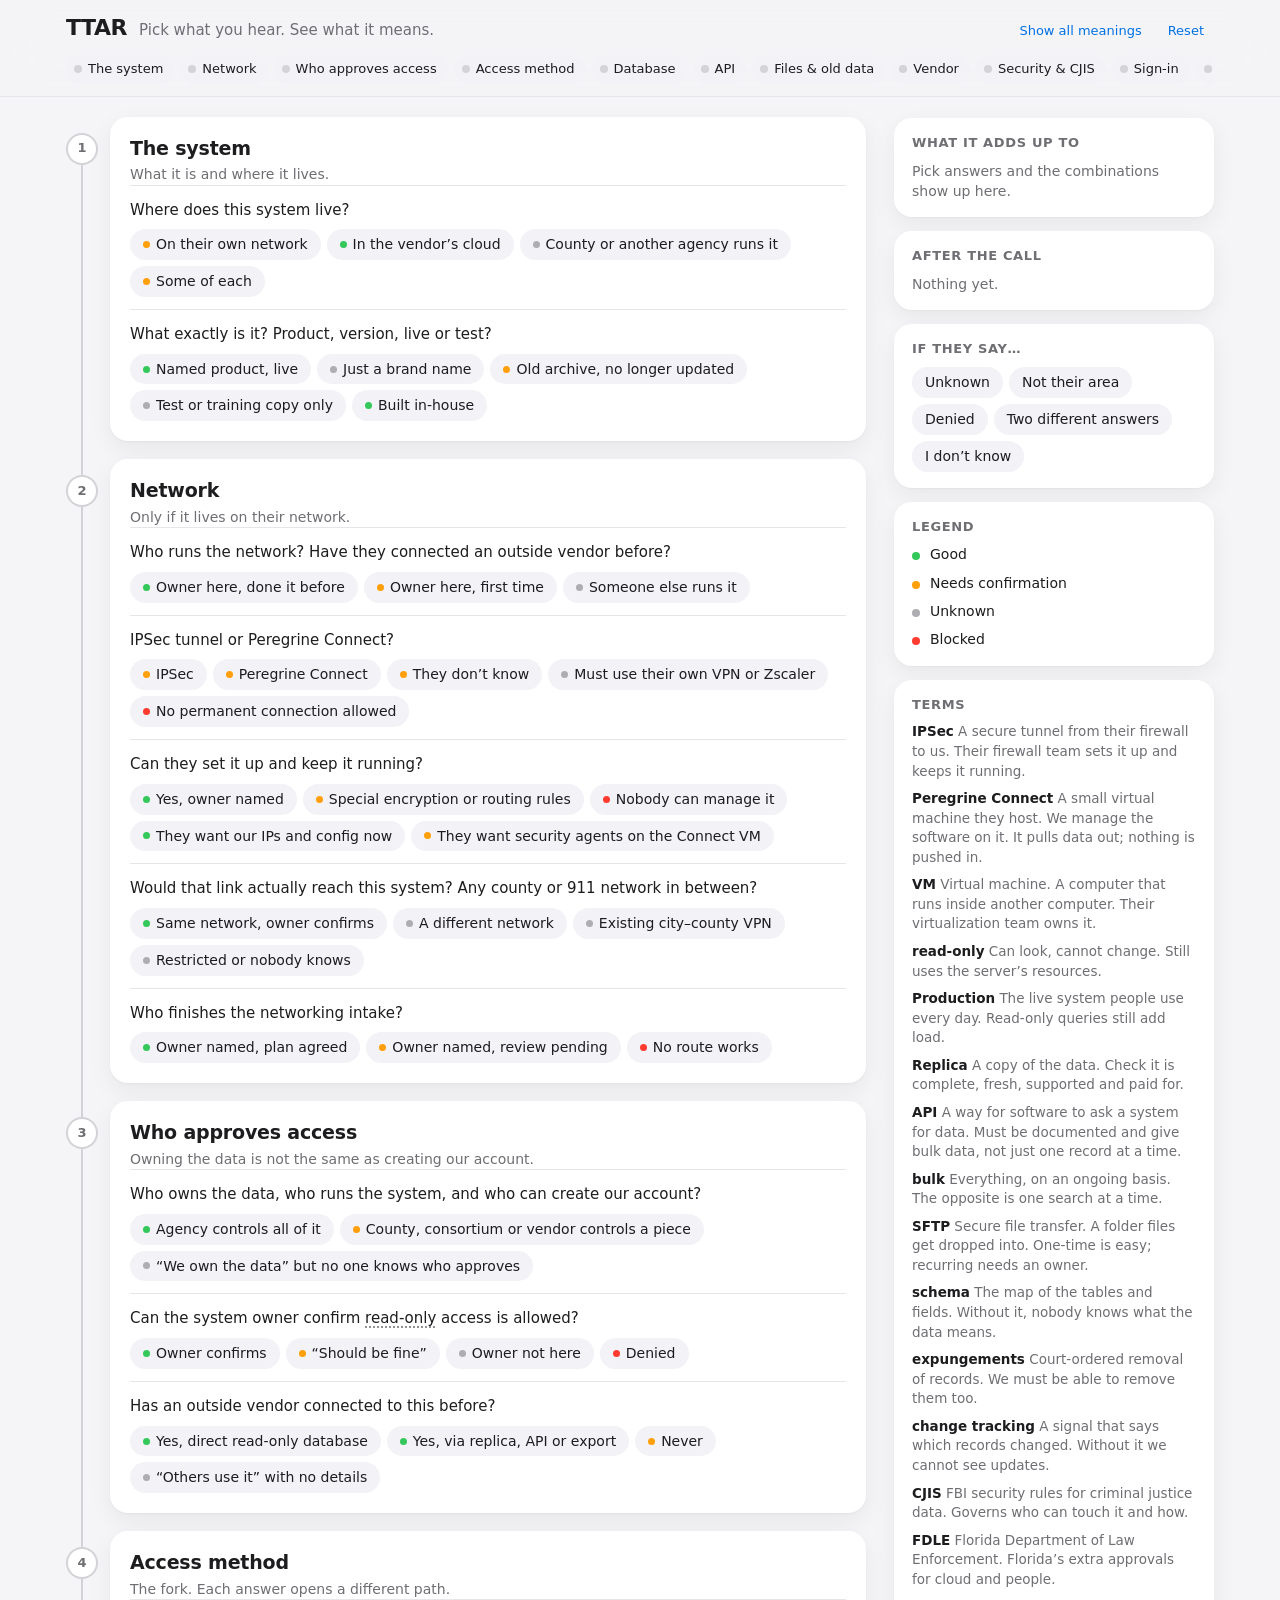
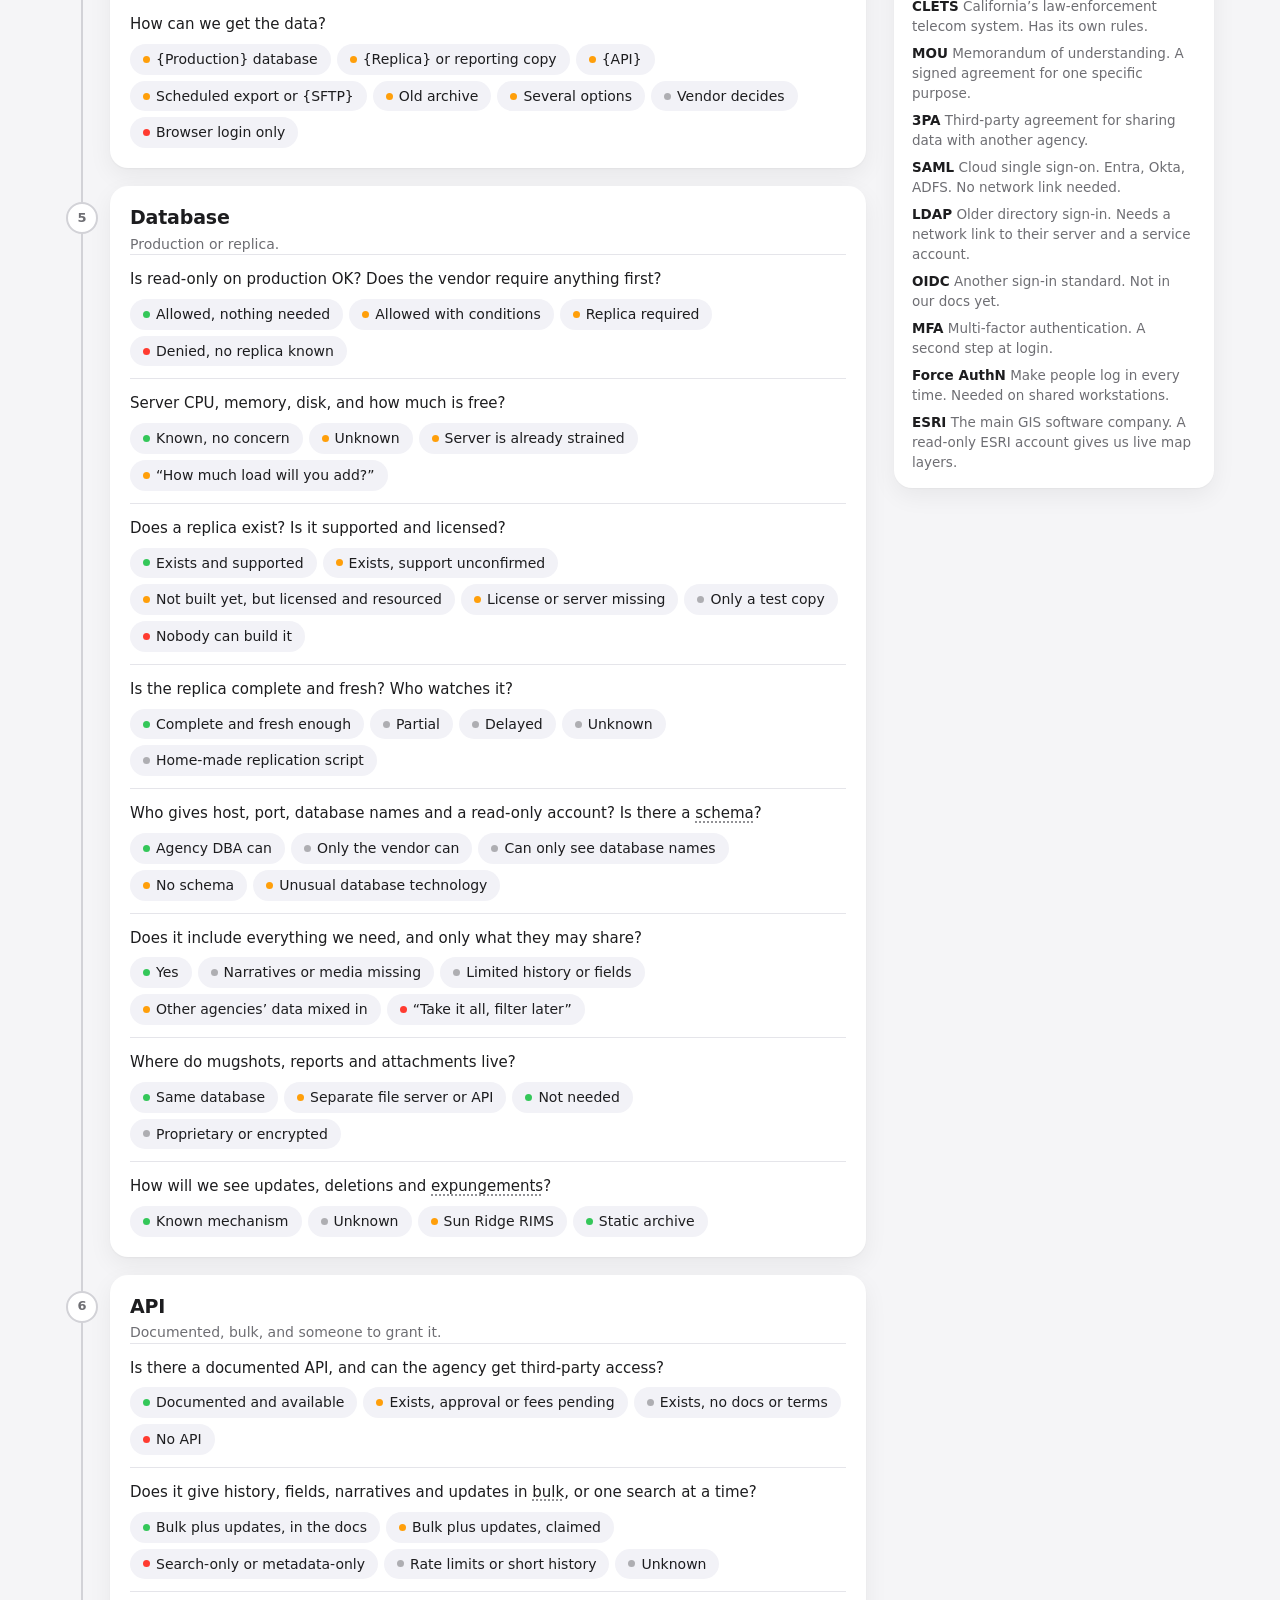
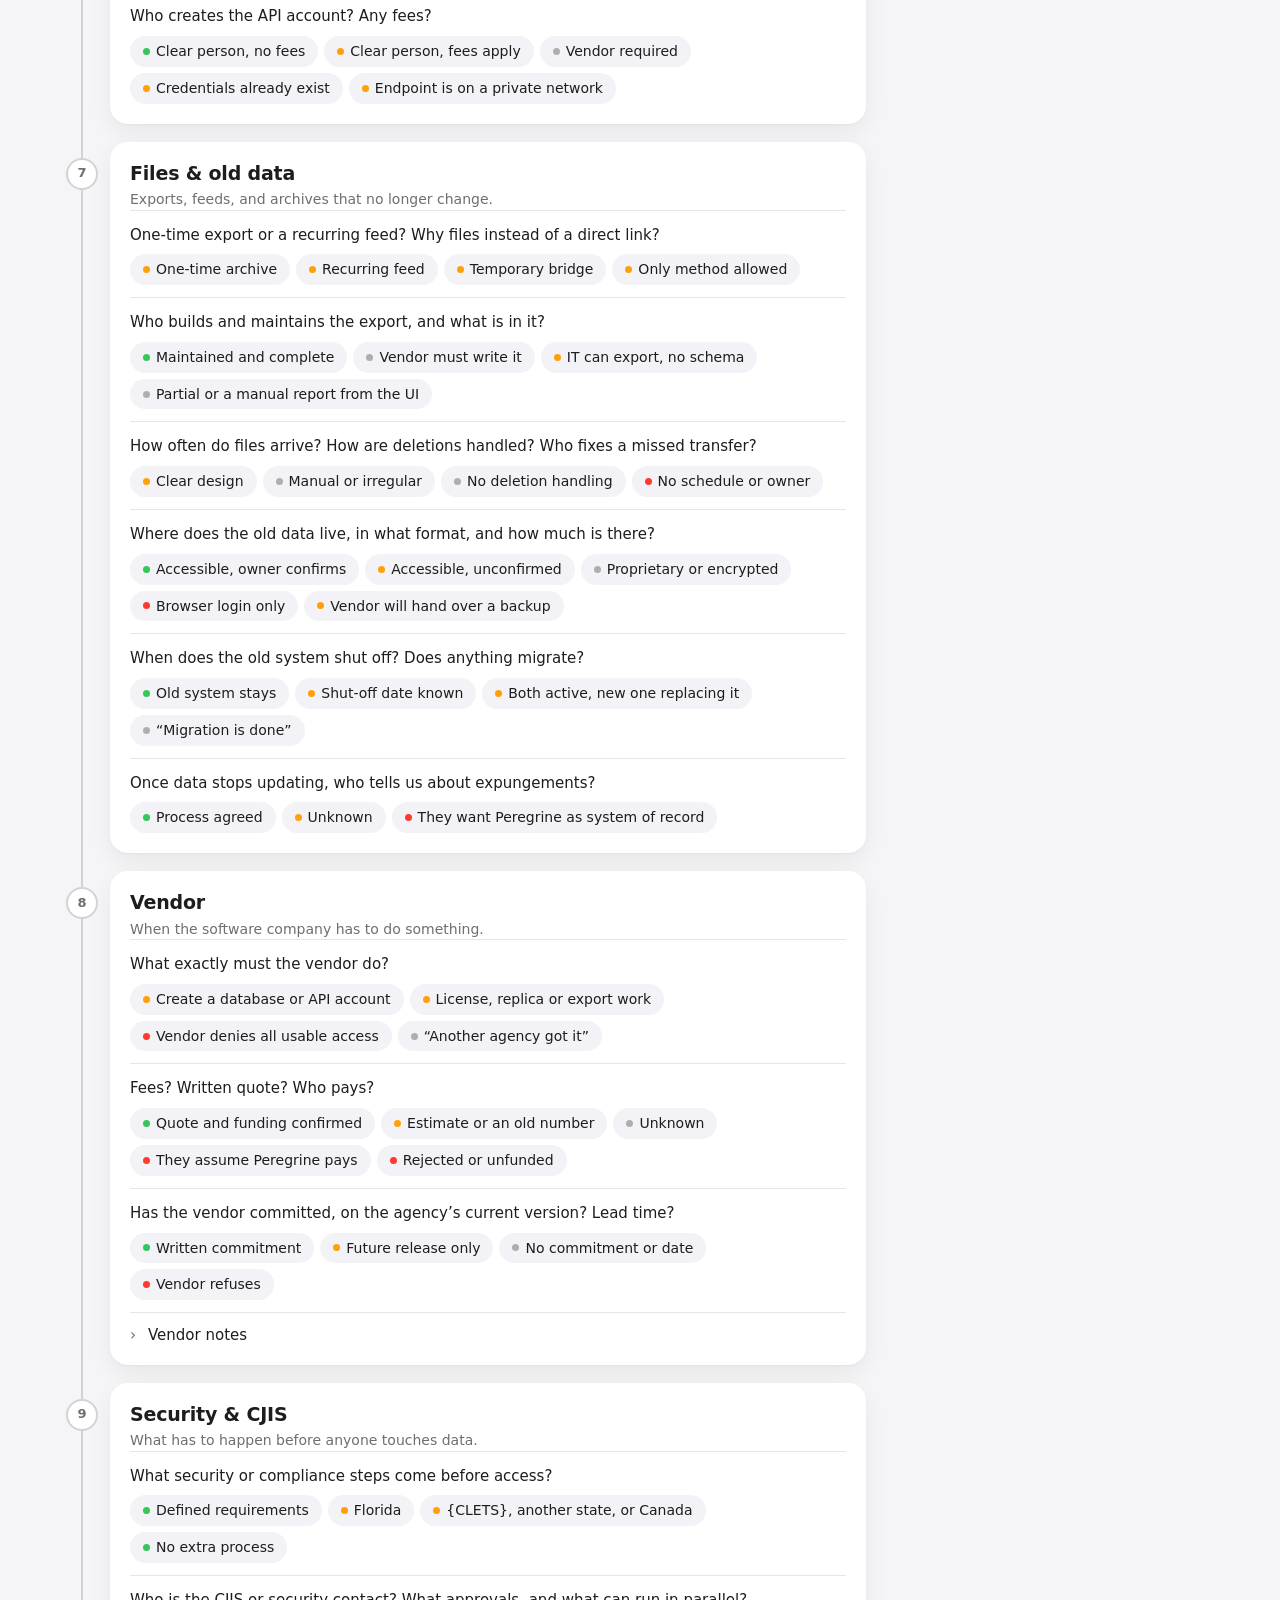
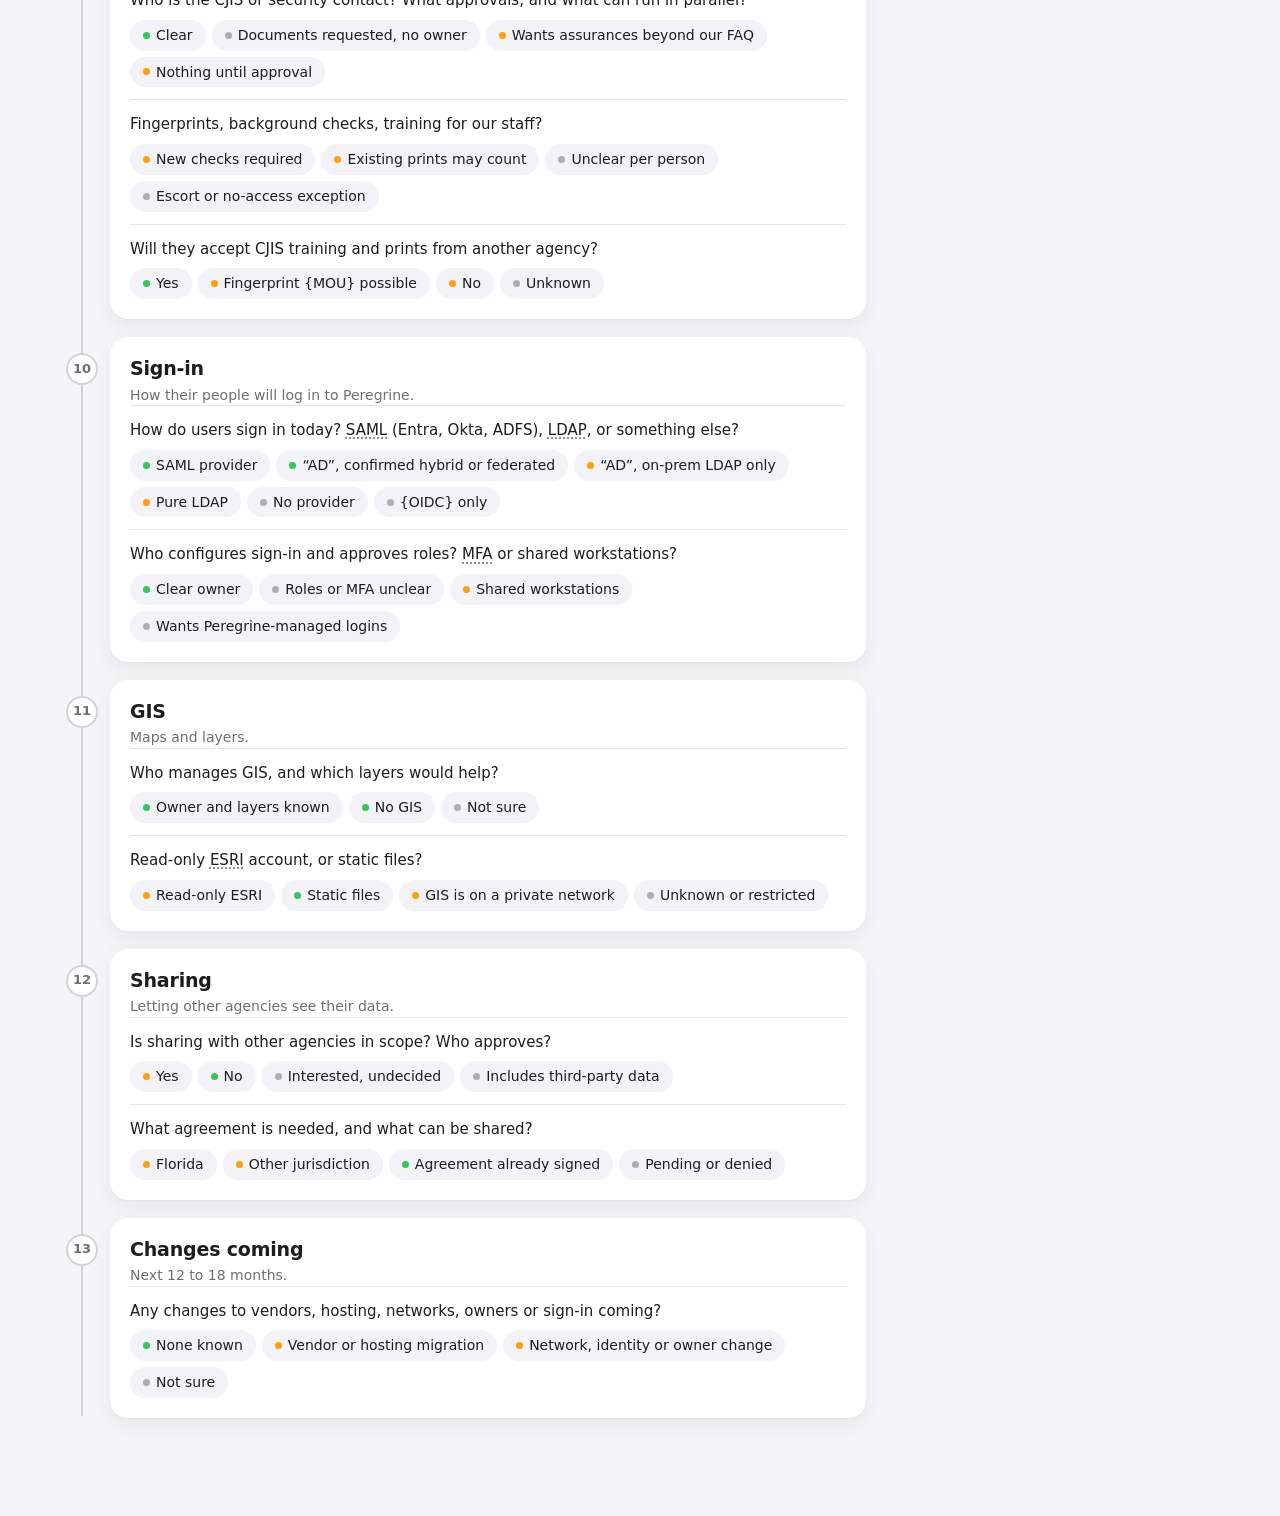
==== index.html @ be1b332d "Rebuild TTAR as a single-page flow One page: every question and answer visible as chips, meanings on" ====
<!doctype html>
<html lang="en">
<head>
<meta charset="utf-8">
<meta name="viewport" content="width=device-width, initial-scale=1, viewport-fit=cover">
<title>TTAR</title>
<link rel="stylesheet" href="styles.css">
</head>
<body>
<div id="app"></div>
<script type="module" src="src/app.js"></script>
</body>
</html>
---- styles.css ----
:root {
  --bg: #f5f5f7; --card: #fff; --ink: #1d1d1f; --ink2: #6e6e73; --line: #e5e5ea; --chip: #f2f2f7; --chipb: #d2d2d7;
  --accent: #0071e3; --ok: #34c759; --pend: #ff9f0a; --unk: #aeaeb2; --no: #ff3b30;
  --spine: #d2d2d7; --shadow: 0 1px 2px rgba(0,0,0,.04), 0 8px 24px rgba(0,0,0,.06);
  --sans: -apple-system, BlinkMacSystemFont, "SF Pro Text", "Helvetica Neue", Inter, system-ui, sans-serif;
}
@media (prefers-color-scheme: dark) { :root:not([data-theme="light"]) {
  --bg: #000; --card: #1c1c1e; --ink: #f5f5f7; --ink2: #98989d; --line: #2c2c2e; --chip: #2c2c2e; --chipb: #3a3a3c;
  --accent: #0a84ff; --unk: #636366; --spine: #3a3a3c; --shadow: 0 1px 2px rgba(0,0,0,.4), 0 8px 24px rgba(0,0,0,.4);
} }
* { box-sizing: border-box; }
html { -webkit-text-size-adjust: 100%; }
body { margin: 0; background: var(--bg); color: var(--ink); font: 15px/1.45 var(--sans); -webkit-font-smoothing: antialiased; }
button { font: inherit; color: inherit; background: none; border: 0; padding: 0; cursor: pointer; -webkit-tap-highlight-color: transparent; }
button:focus-visible, [tabindex]:focus-visible { outline: 2px solid var(--accent); outline-offset: 2px; border-radius: 8px; }

.wrap { max-width: 1180px; margin: 0 auto; padding: 0 16px 80px; }

/* Header */
.top { position: sticky; top: 0; z-index: 10; background: color-mix(in srgb, var(--bg) 82%, transparent); backdrop-filter: saturate(180%) blur(20px); -webkit-backdrop-filter: saturate(180%) blur(20px); border-bottom: 1px solid var(--line); }
.top .wrap { padding-top: 12px; padding-bottom: 10px; }
.titlebar { display: flex; align-items: baseline; gap: 12px; }
.titlebar h1 { margin: 0; font-size: 22px; letter-spacing: -.02em; font-weight: 700; }
.titlebar p { margin: 0; color: var(--ink2); flex: 1; }
.titlebar .ctl { display: flex; gap: 6px; }
.ctl button { font-size: 13px; color: var(--accent); padding: 4px 10px; border-radius: 999px; }
.ctl button:hover { background: var(--chip); }
.ctl button[aria-pressed="true"] { background: var(--accent); color: #fff; }
.map { display: flex; gap: 6px; overflow-x: auto; scrollbar-width: none; margin-top: 10px; padding-bottom: 2px; }
.map::-webkit-scrollbar { display: none; }
.map button { display: inline-flex; align-items: center; gap: 6px; white-space: nowrap; font-size: 13px; padding: 5px 11px 5px 8px; border-radius: 999px; background: var(--chip); color: var(--ink); }
.map button:hover { background: var(--chipb); }
.dot { width: 8px; height: 8px; border-radius: 50%; background: var(--unk); opacity: .45; flex: none; }
.dot.ok { background: var(--ok); opacity: 1; } .dot.pend { background: var(--pend); opacity: 1; } .dot.unk { background: var(--unk); opacity: 1; } .dot.no { background: var(--no); opacity: 1; }

/* Layout */
.body { display: grid; grid-template-columns: minmax(0, 1fr) 320px; gap: 28px; margin-top: 20px; align-items: start; }
@media (max-width: 900px) { .body { grid-template-columns: 1fr; } .rail { position: static !important; order: -1; } }

/* Flow spine */
.flow { position: relative; padding-left: 44px; }
.flow::before { content: ""; position: absolute; left: 15px; top: 20px; bottom: 20px; width: 2px; background: var(--spine); border-radius: 2px; }
.sec { position: relative; background: var(--card); border-radius: 18px; box-shadow: var(--shadow); padding: 18px 20px 8px; margin-bottom: 18px; scroll-margin-top: 120px; }
.sec .num { position: absolute; left: -44px; top: 16px; width: 32px; height: 32px; border-radius: 50%; background: var(--card); border: 2px solid var(--spine); display: grid; place-items: center; font-size: 13px; font-weight: 600; color: var(--ink2); }
.sec .num.ok { border-color: var(--ok); color: var(--ok); } .sec .num.pend { border-color: var(--pend); color: var(--pend); } .sec .num.unk { border-color: var(--unk); color: var(--ink2); } .sec .num.no { border-color: var(--no); color: var(--no); }
.sec h2 { margin: 0; font-size: 19px; letter-spacing: -.01em; font-weight: 600; }
.sec .sub { margin: 2px 0 0; color: var(--ink2); font-size: 14px; }
.sec.dim { opacity: .5; }
.sec.dim:hover, .sec.dim:focus-within { opacity: 1; }

.q { padding: 14px 0 12px; border-top: 1px solid var(--line); }
.q:first-of-type { border-top: 0; margin-top: 8px; }
.q .ask { margin: 0 0 8px; font-weight: 500; }
.chips { display: flex; flex-wrap: wrap; gap: 6px; }
.chip { display: inline-flex; align-items: center; gap: 6px; padding: 6px 12px; border-radius: 999px; background: var(--chip); border: 1px solid transparent; font-size: 14px; line-height: 1.2; text-align: left; transition: background .12s, transform .08s; }
.chip:hover { background: var(--chipb); }
.chip:active { transform: scale(.98); }
.chip .dot { width: 7px; height: 7px; }
.chip[aria-pressed="true"] { background: var(--ink); color: var(--bg); }
.chip[aria-pressed="true"] .dot { outline: 2px solid var(--bg); outline-offset: -1px; }

.mean { margin-top: 10px; padding: 12px 14px; border-radius: 12px; background: var(--chip); display: grid; gap: 6px; font-size: 14px; }
.mean p { margin: 0; }
.mean .lab { color: var(--ink2); font-size: 12px; text-transform: uppercase; letter-spacing: .04em; margin-right: 6px; }
.mean .say { font-style: italic; }
.mean .go { color: var(--accent); font-weight: 500; }
.mean .go:hover { text-decoration: underline; }
.all { list-style: none; margin: 10px 0 0; padding: 0; display: grid; gap: 4px; font-size: 13.5px; color: var(--ink2); }
.all li { display: grid; grid-template-columns: 7px 1fr; gap: 8px; align-items: baseline; }
.all b { color: var(--ink); font-weight: 500; }
.all .dot { position: relative; top: 1px; }

.notes { border-top: 1px solid var(--line); padding: 12px 0 10px; }
.notes summary { cursor: pointer; font-weight: 500; list-style: none; display: flex; align-items: center; gap: 8px; }
.notes summary::-webkit-details-marker { display: none; }
.notes summary::before { content: "›"; color: var(--ink2); transition: transform .15s; display: inline-block; width: 10px; }
.notes[open] summary::before { transform: rotate(90deg); }
.notes table { width: 100%; border-collapse: collapse; margin-top: 8px; font-size: 13.5px; }
.notes td { padding: 6px 8px 6px 0; vertical-align: top; border-top: 1px solid var(--line); }
.notes td:first-child { color: var(--ink2); width: 42%; }
.notes .vend { margin-top: 10px; font-weight: 600; font-size: 14px; }

/* Terms */
.t { text-decoration: underline dotted var(--ink2); text-underline-offset: 3px; cursor: help; }
.pop { position: fixed; z-index: 50; max-width: 300px; background: var(--card); color: var(--ink); border-radius: 12px; box-shadow: var(--shadow), 0 0 0 1px var(--line); padding: 10px 12px; font-size: 13.5px; }
.pop b { display: block; margin-bottom: 2px; }

/* Rail */
.rail { position: sticky; top: 118px; display: grid; gap: 14px; }
.panel { background: var(--card); border-radius: 18px; box-shadow: var(--shadow); padding: 16px 18px; }
.panel h3 { margin: 0 0 8px; font-size: 13px; text-transform: uppercase; letter-spacing: .05em; color: var(--ink2); font-weight: 600; }
.panel ul { margin: 0; padding: 0; list-style: none; display: grid; gap: 8px; font-size: 14px; }
.panel li { display: grid; grid-template-columns: 8px 1fr; gap: 10px; align-items: baseline; }
.panel li .dot { position: relative; top: 1px; }
.panel .empty { color: var(--ink2); font-size: 14px; margin: 0; }
.any .chips { margin-top: 2px; }
.any .mean { margin-top: 8px; }
.terms { display: grid; gap: 8px; font-size: 13.5px; }
.terms div b { font-weight: 600; }
.terms div span { color: var(--ink2); }
@media (max-width: 900px) { .titlebar p, .panel.aux { display: none; } }
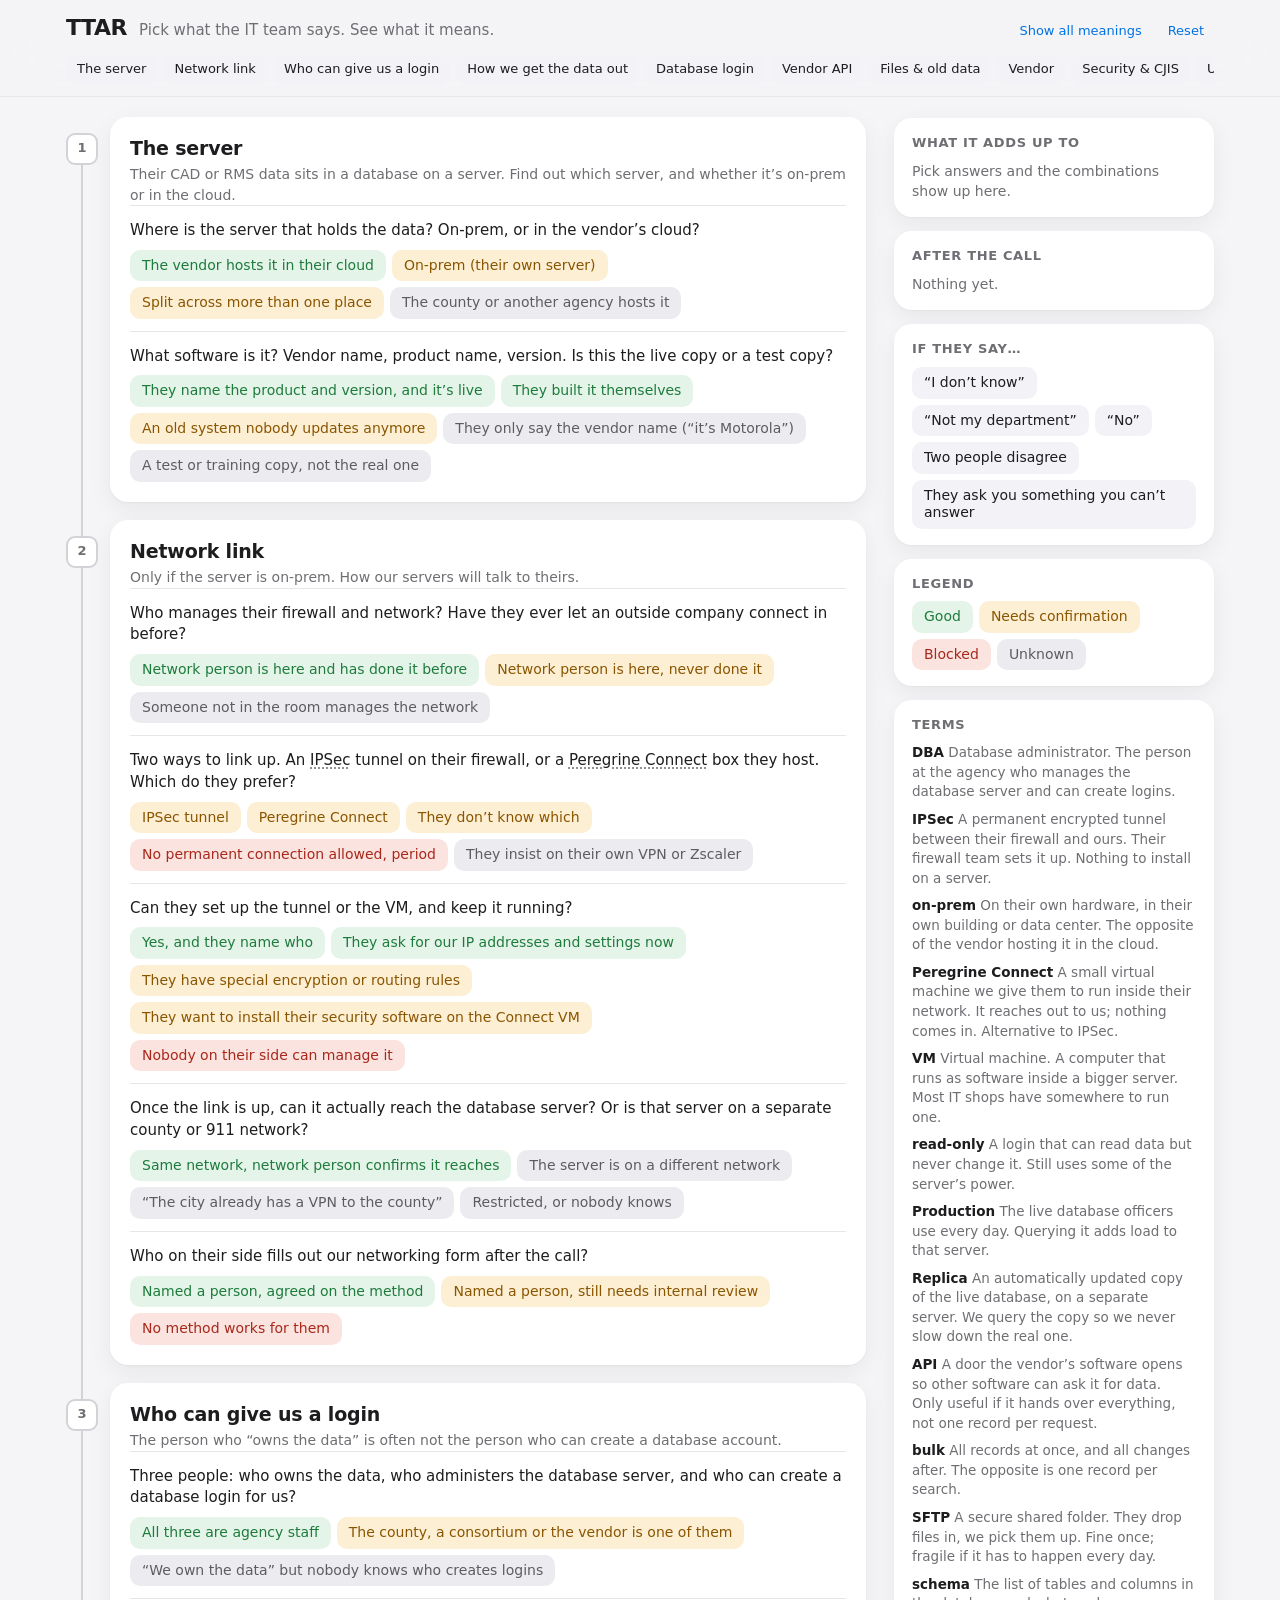
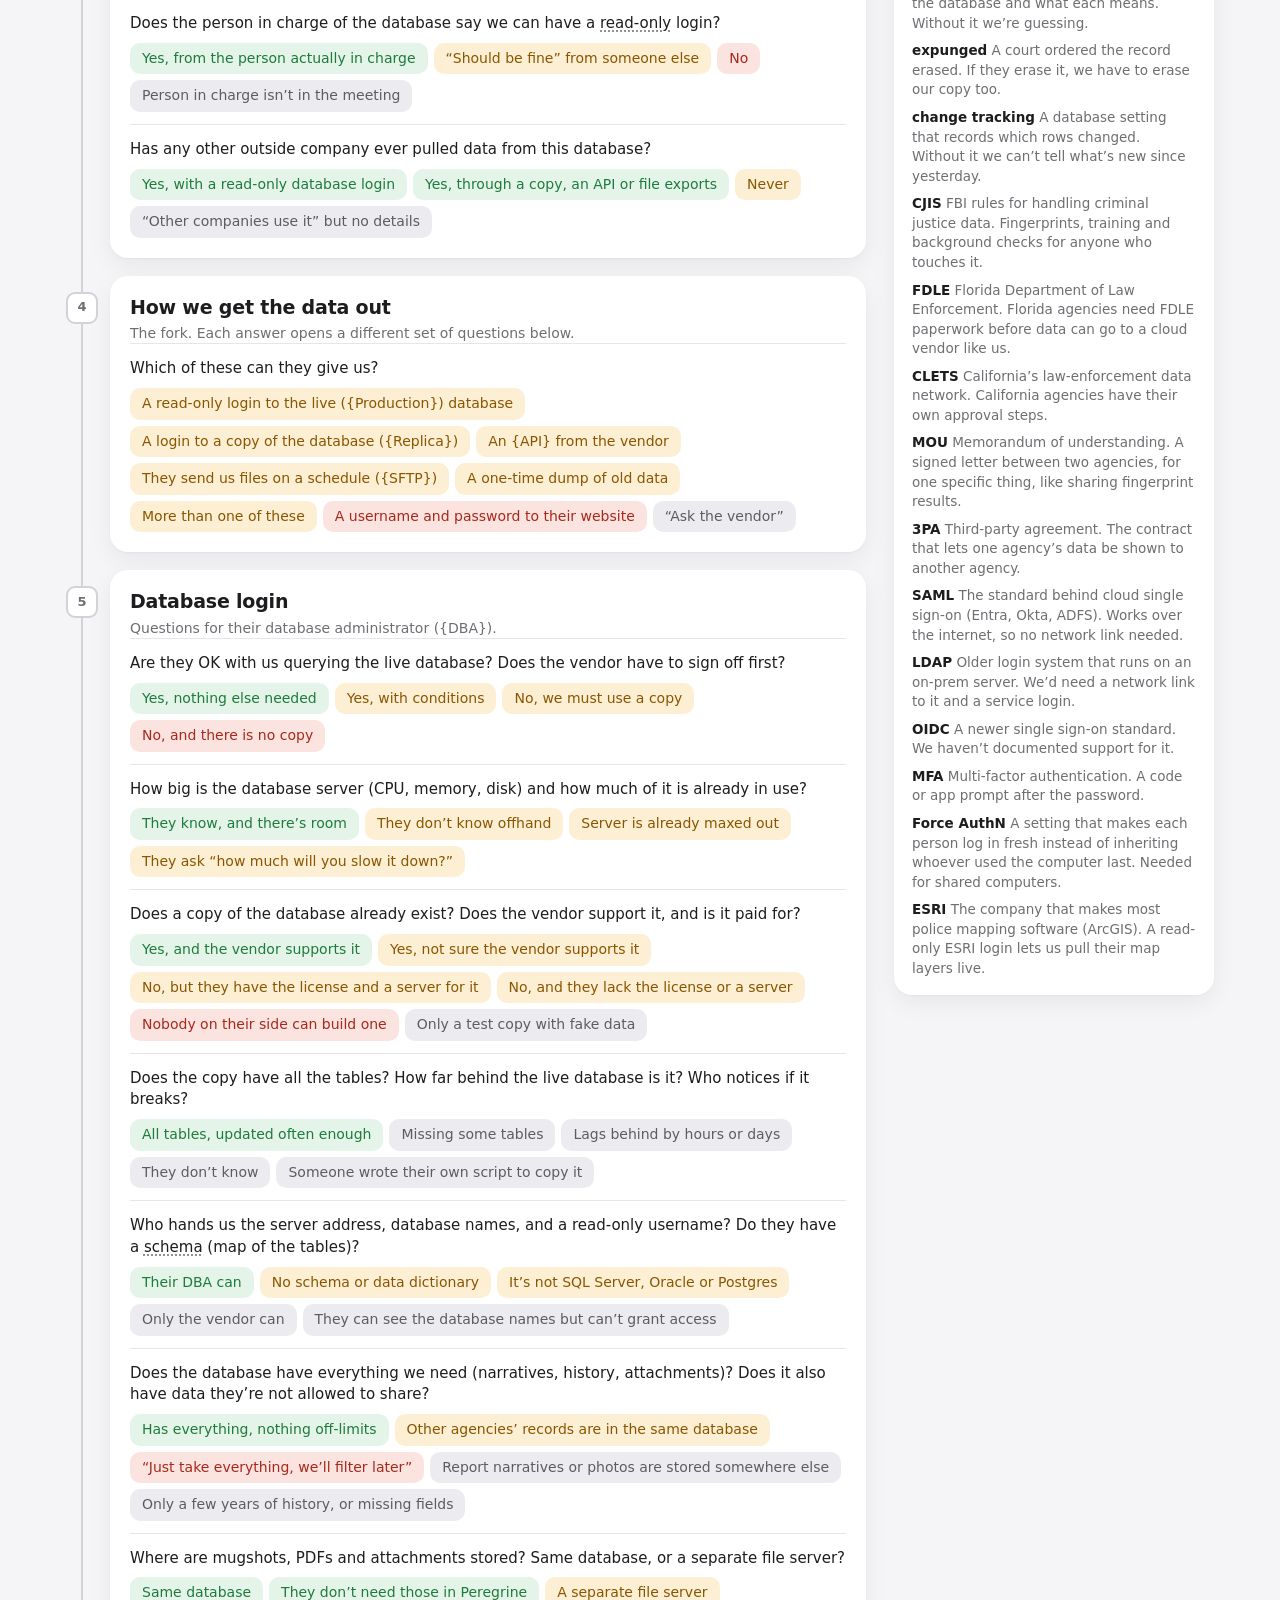
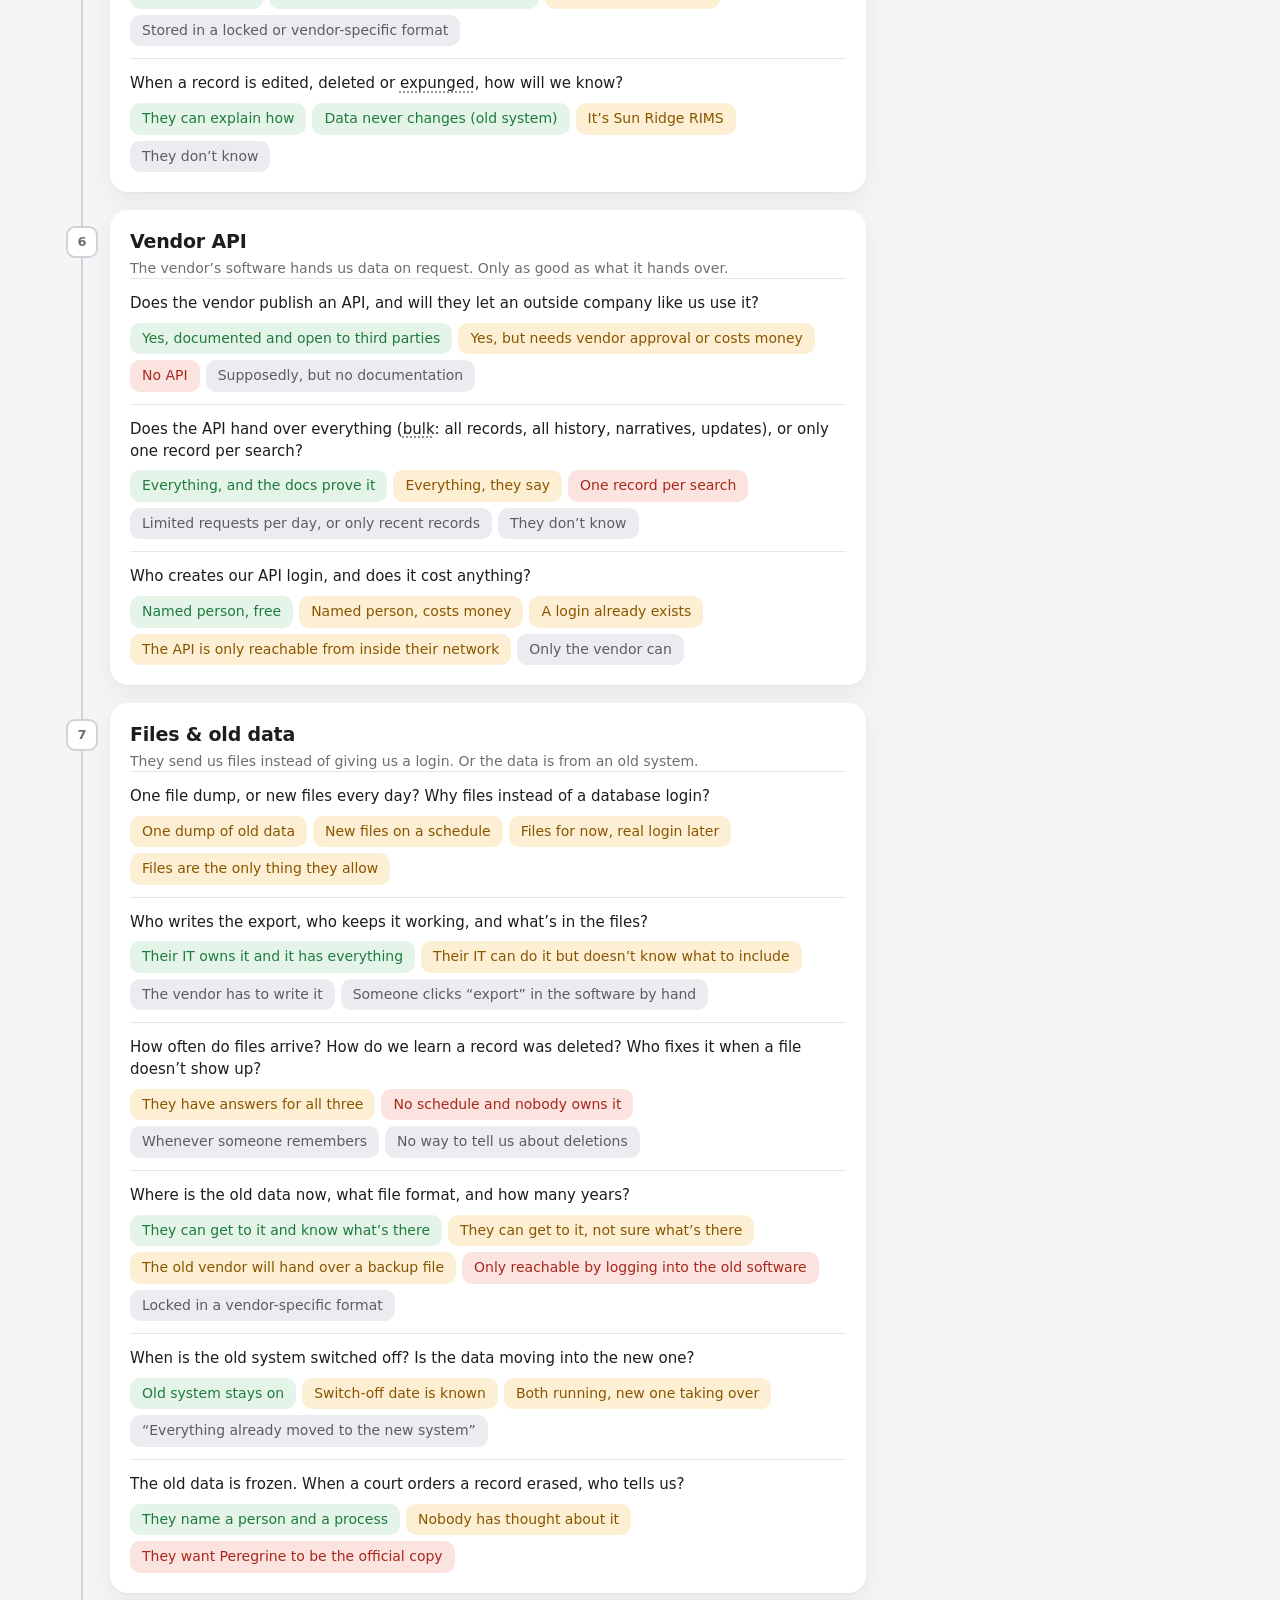
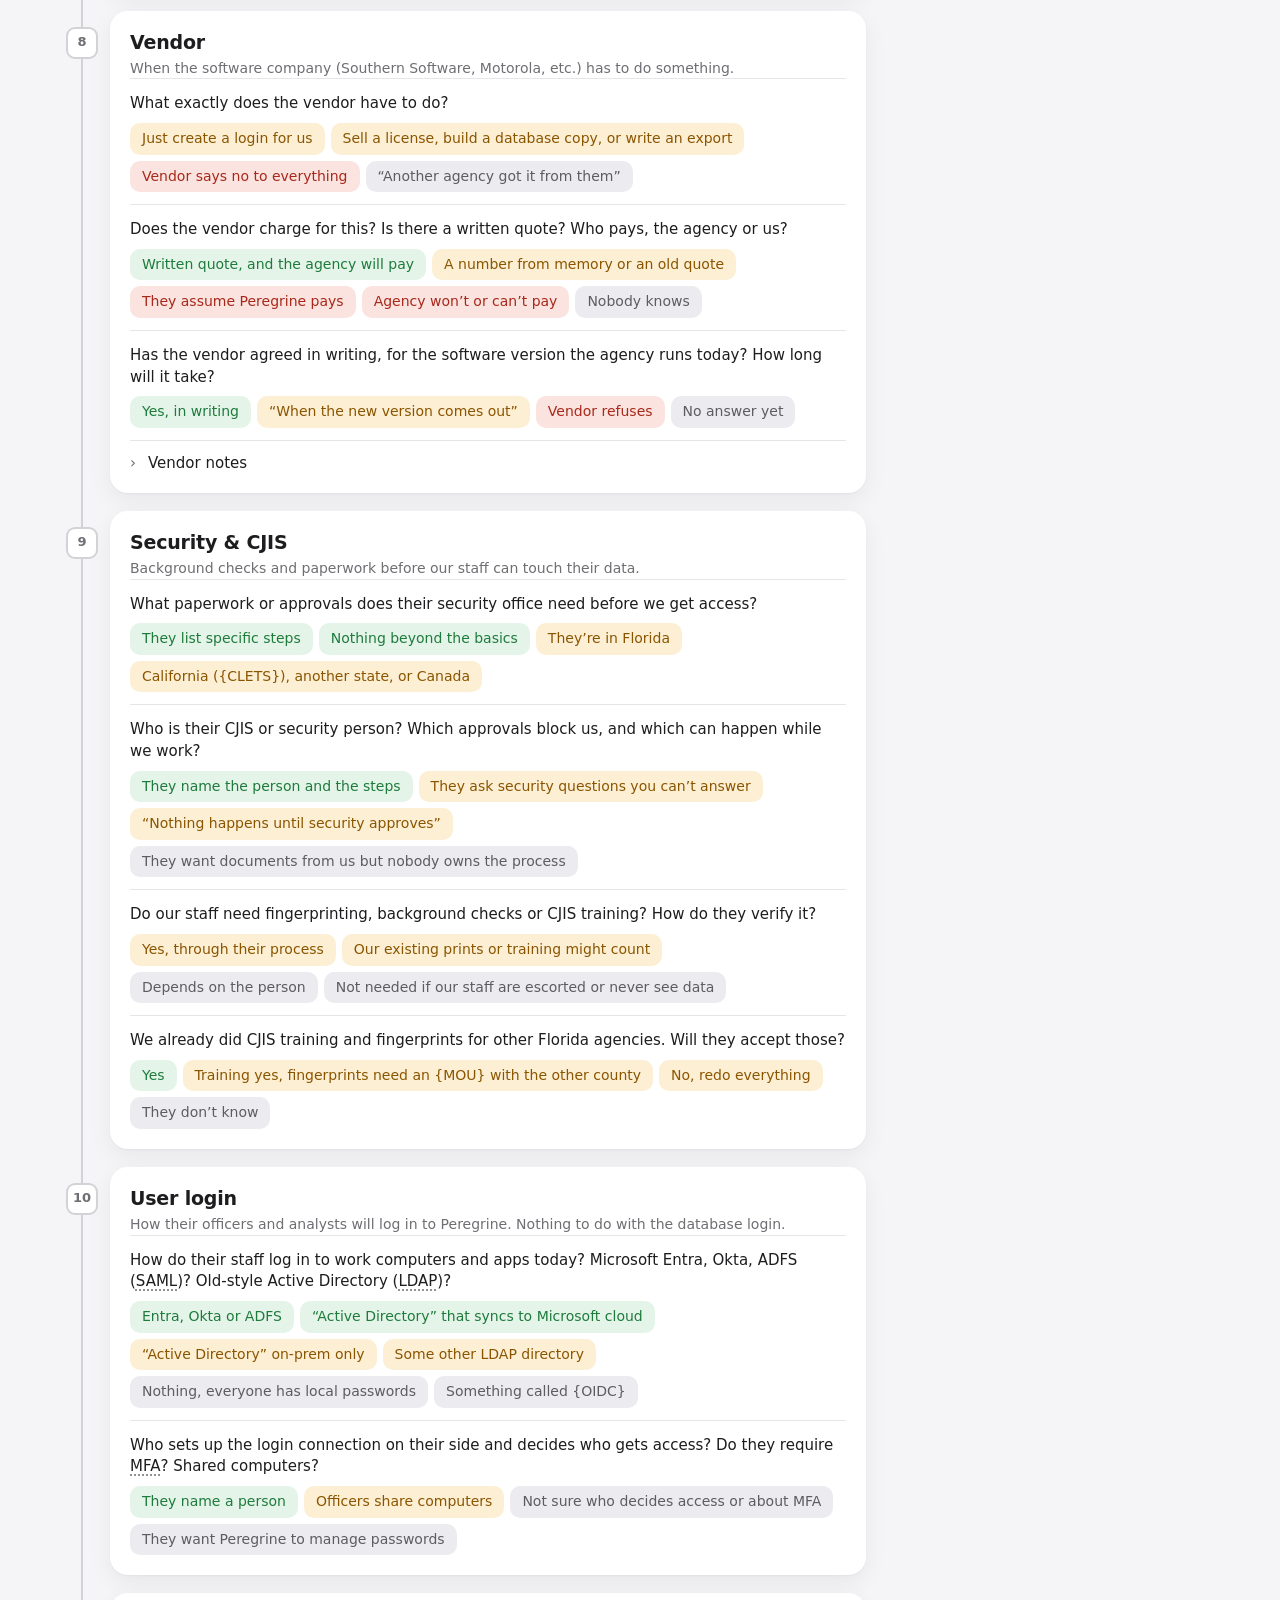
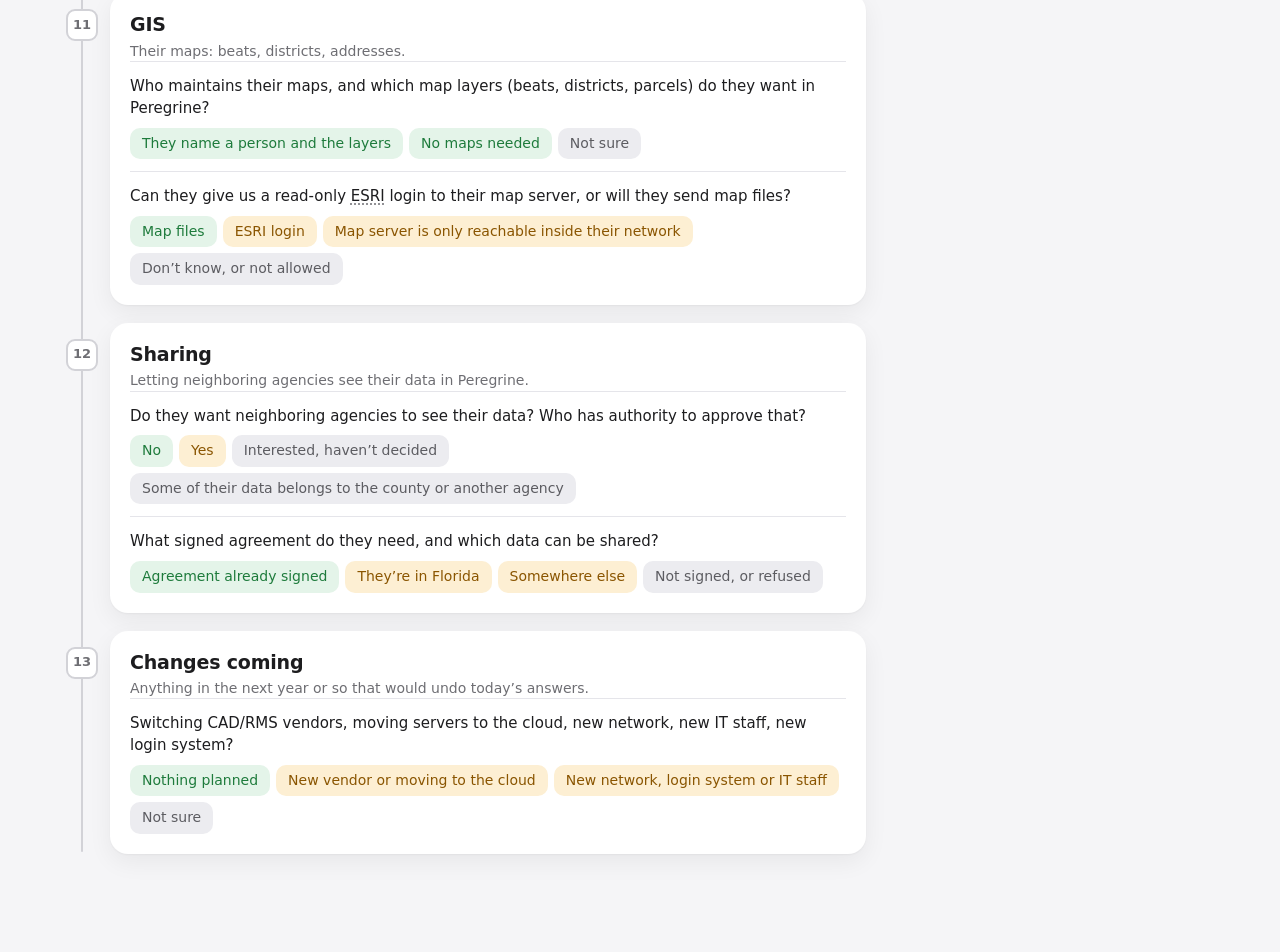
==== commit 7faf1357: "Quieter status styling, sorted answers, on-prem wording Drops glyph badges for tinted labels with ma" ====
--- a/index.html
+++ b/index.html
@@ -4,10 +4,10 @@
 <meta charset="utf-8">
 <meta name="viewport" content="width=device-width, initial-scale=1, viewport-fit=cover">
 <title>TTAR</title>
-<link rel="stylesheet" href="styles.css">
+<link rel="stylesheet" href="styles.css?v=4">
 </head>
 <body>
 <div id="app"></div>
-<script type="module" src="src/app.js"></script>
+<script type="module" src="src/app.js?v=4"></script>
 </body>
 </html>
--- a/styles.css
+++ b/styles.css
@@ -1,12 +1,14 @@
 :root {
   --bg: #f5f5f7; --card: #fff; --ink: #1d1d1f; --ink2: #6e6e73; --line: #e5e5ea; --chip: #f2f2f7; --chipb: #d2d2d7;
-  --accent: #0071e3; --ok: #34c759; --pend: #ff9f0a; --unk: #aeaeb2; --no: #ff3b30;
+  --accent: #0071e3;
+  --ok: #1e7b3c; --ok-bg: #e4f4e9; --pend: #8a5500; --pend-bg: #fdefd3; --no: #a8281b; --no-bg: #fbe3df; --unk: #5c5c61; --unk-bg: #ececf0;
   --spine: #d2d2d7; --shadow: 0 1px 2px rgba(0,0,0,.04), 0 8px 24px rgba(0,0,0,.06);
   --sans: -apple-system, BlinkMacSystemFont, "SF Pro Text", "Helvetica Neue", Inter, system-ui, sans-serif;
 }
 @media (prefers-color-scheme: dark) { :root:not([data-theme="light"]) {
   --bg: #000; --card: #1c1c1e; --ink: #f5f5f7; --ink2: #98989d; --line: #2c2c2e; --chip: #2c2c2e; --chipb: #3a3a3c;
-  --accent: #0a84ff; --unk: #636366; --spine: #3a3a3c; --shadow: 0 1px 2px rgba(0,0,0,.4), 0 8px 24px rgba(0,0,0,.4);
+  --accent: #0a84ff; --spine: #3a3a3c;
+  --ok: #6fd98a; --ok-bg: #16301d; --pend: #ffc266; --pend-bg: #3a2a08; --no: #ff8a7e; --no-bg: #3d1613; --unk: #b8b8bd; --unk-bg: #2c2c2e; --shadow: 0 1px 2px rgba(0,0,0,.4), 0 8px 24px rgba(0,0,0,.4);
 } }
 * { box-sizing: border-box; }
 html { -webkit-text-size-adjust: 100%; }
@@ -23,15 +25,14 @@
 .titlebar h1 { margin: 0; font-size: 22px; letter-spacing: -.02em; font-weight: 700; }
 .titlebar p { margin: 0; color: var(--ink2); flex: 1; }
 .titlebar .ctl { display: flex; gap: 6px; }
-.ctl button { font-size: 13px; color: var(--accent); padding: 4px 10px; border-radius: 999px; }
+.ctl button { font-size: 13px; color: var(--accent); padding: 4px 10px; border-radius: 8px; }
 .ctl button:hover { background: var(--chip); }
 .ctl button[aria-pressed="true"] { background: var(--accent); color: #fff; }
 .map { display: flex; gap: 6px; overflow-x: auto; scrollbar-width: none; margin-top: 10px; padding-bottom: 2px; }
 .map::-webkit-scrollbar { display: none; }
-.map button { display: inline-flex; align-items: center; gap: 6px; white-space: nowrap; font-size: 13px; padding: 5px 11px 5px 8px; border-radius: 999px; background: var(--chip); color: var(--ink); }
-.map button:hover { background: var(--chipb); }
-.dot { width: 8px; height: 8px; border-radius: 50%; background: var(--unk); opacity: .45; flex: none; }
-.dot.ok { background: var(--ok); opacity: 1; } .dot.pend { background: var(--pend); opacity: 1; } .dot.unk { background: var(--unk); opacity: 1; } .dot.no { background: var(--no); opacity: 1; }
+.map button { white-space: nowrap; font-size: 13px; font-weight: 500; padding: 5px 11px; border-radius: 9px; background: var(--chip); color: var(--ink); }
+.map button:hover { filter: brightness(.96); }
+.map button.ok { background: var(--ok-bg); color: var(--ok); } .map button.pend { background: var(--pend-bg); color: var(--pend); } .map button.no { background: var(--no-bg); color: var(--no); } .map button.unk { background: var(--unk-bg); color: var(--unk); }
 
 /* Layout */
 .body { display: grid; grid-template-columns: minmax(0, 1fr) 320px; gap: 28px; margin-top: 20px; align-items: start; }
@@ -41,8 +42,7 @@
 .flow { position: relative; padding-left: 44px; }
 .flow::before { content: ""; position: absolute; left: 15px; top: 20px; bottom: 20px; width: 2px; background: var(--spine); border-radius: 2px; }
 .sec { position: relative; background: var(--card); border-radius: 18px; box-shadow: var(--shadow); padding: 18px 20px 8px; margin-bottom: 18px; scroll-margin-top: 120px; }
-.sec .num { position: absolute; left: -44px; top: 16px; width: 32px; height: 32px; border-radius: 50%; background: var(--card); border: 2px solid var(--spine); display: grid; place-items: center; font-size: 13px; font-weight: 600; color: var(--ink2); }
-.sec .num.ok { border-color: var(--ok); color: var(--ok); } .sec .num.pend { border-color: var(--pend); color: var(--pend); } .sec .num.unk { border-color: var(--unk); color: var(--ink2); } .sec .num.no { border-color: var(--no); color: var(--no); }
+.sec .num { position: absolute; left: -44px; top: 16px; width: 32px; height: 32px; border-radius: 9px; background: var(--card); border: 2px solid var(--spine); display: grid; place-items: center; font-size: 13px; font-weight: 700; color: var(--ink2); }
 .sec h2 { margin: 0; font-size: 19px; letter-spacing: -.01em; font-weight: 600; }
 .sec .sub { margin: 2px 0 0; color: var(--ink2); font-size: 14px; }
 .sec.dim { opacity: .5; }
@@ -52,12 +52,15 @@
 .q:first-of-type { border-top: 0; margin-top: 8px; }
 .q .ask { margin: 0 0 8px; font-weight: 500; }
 .chips { display: flex; flex-wrap: wrap; gap: 6px; }
-.chip { display: inline-flex; align-items: center; gap: 6px; padding: 6px 12px; border-radius: 999px; background: var(--chip); border: 1px solid transparent; font-size: 14px; line-height: 1.2; text-align: left; transition: background .12s, transform .08s; }
-.chip:hover { background: var(--chipb); }
+.chip { display: inline-flex; align-items: center; padding: 7px 12px; border-radius: 10px; background: var(--chip); font-size: 14px; line-height: 1.25; text-align: left; font-weight: 500; transition: filter .12s, transform .08s; }
+.chip.ok { background: var(--ok-bg); color: var(--ok); } .chip.pend { background: var(--pend-bg); color: var(--pend); } .chip.no { background: var(--no-bg); color: var(--no); } .chip.unk { background: var(--unk-bg); color: var(--unk); }
+button.chip:hover { filter: brightness(.95); }
+@media (prefers-color-scheme: dark) { :root:not([data-theme="light"]) button.chip:hover { filter: brightness(1.2); } }
 .chip:active { transform: scale(.98); }
-.chip .dot { width: 7px; height: 7px; }
-.chip[aria-pressed="true"] { background: var(--ink); color: var(--bg); }
-.chip[aria-pressed="true"] .dot { outline: 2px solid var(--bg); outline-offset: -1px; }
+.chip[aria-pressed="true"] { color: #fff; font-weight: 600; }
+.chip.ok[aria-pressed="true"] { background: var(--ok); } .chip.pend[aria-pressed="true"] { background: var(--pend); } .chip.no[aria-pressed="true"] { background: var(--no); } .chip.unk[aria-pressed="true"] { background: var(--unk); }
+.chip[aria-pressed="true"]:not(.ok):not(.pend):not(.unk):not(.no) { background: var(--ink); color: var(--bg); }
+@media (prefers-color-scheme: dark) { :root:not([data-theme="light"]) .chip[aria-pressed="true"] { color: #000; } }
 
 .mean { margin-top: 10px; padding: 12px 14px; border-radius: 12px; background: var(--chip); display: grid; gap: 6px; font-size: 14px; }
 .mean p { margin: 0; }
@@ -66,9 +69,8 @@
 .mean .go { color: var(--accent); font-weight: 500; }
 .mean .go:hover { text-decoration: underline; }
 .all { list-style: none; margin: 10px 0 0; padding: 0; display: grid; gap: 4px; font-size: 13.5px; color: var(--ink2); }
-.all li { display: grid; grid-template-columns: 7px 1fr; gap: 8px; align-items: baseline; }
-.all b { color: var(--ink); font-weight: 500; }
-.all .dot { position: relative; top: 1px; }
+.all b { font-weight: 600; }
+.all li.ok b { color: var(--ok); } .all li.pend b { color: var(--pend); } .all li.no b { color: var(--no); } .all li.unk b { color: var(--unk); }
 
 .notes { border-top: 1px solid var(--line); padding: 12px 0 10px; }
 .notes summary { cursor: pointer; font-weight: 500; list-style: none; display: flex; align-items: center; gap: 8px; }
@@ -82,7 +84,7 @@
 
 /* Terms */
 .t { text-decoration: underline dotted var(--ink2); text-underline-offset: 3px; cursor: help; }
-.pop { position: fixed; z-index: 50; max-width: 300px; background: var(--card); color: var(--ink); border-radius: 12px; box-shadow: var(--shadow), 0 0 0 1px var(--line); padding: 10px 12px; font-size: 13.5px; }
+.pop { position: fixed; z-index: 50; max-width: 300px; background: var(--card); color: var(--ink); border-radius: 10px; box-shadow: var(--shadow), 0 0 0 1px var(--line); padding: 10px 12px; font-size: 13.5px; }
 .pop b { display: block; margin-bottom: 2px; }
 
 /* Rail */
@@ -90,8 +92,8 @@
 .panel { background: var(--card); border-radius: 18px; box-shadow: var(--shadow); padding: 16px 18px; }
 .panel h3 { margin: 0 0 8px; font-size: 13px; text-transform: uppercase; letter-spacing: .05em; color: var(--ink2); font-weight: 600; }
 .panel ul { margin: 0; padding: 0; list-style: none; display: grid; gap: 8px; font-size: 14px; }
-.panel li { display: grid; grid-template-columns: 8px 1fr; gap: 10px; align-items: baseline; }
-.panel li .dot { position: relative; top: 1px; }
+.panel li { padding: 9px 12px; border-radius: 10px; background: var(--chip); line-height: 1.4; }
+.panel li.ok { background: var(--ok-bg); color: var(--ok); } .panel li.pend { background: var(--pend-bg); color: var(--pend); } .panel li.no { background: var(--no-bg); color: var(--no); } .panel li.unk { background: var(--unk-bg); color: var(--unk); }
 .panel .empty { color: var(--ink2); font-size: 14px; margin: 0; }
 .any .chips { margin-top: 2px; }
 .any .mean { margin-top: 8px; }
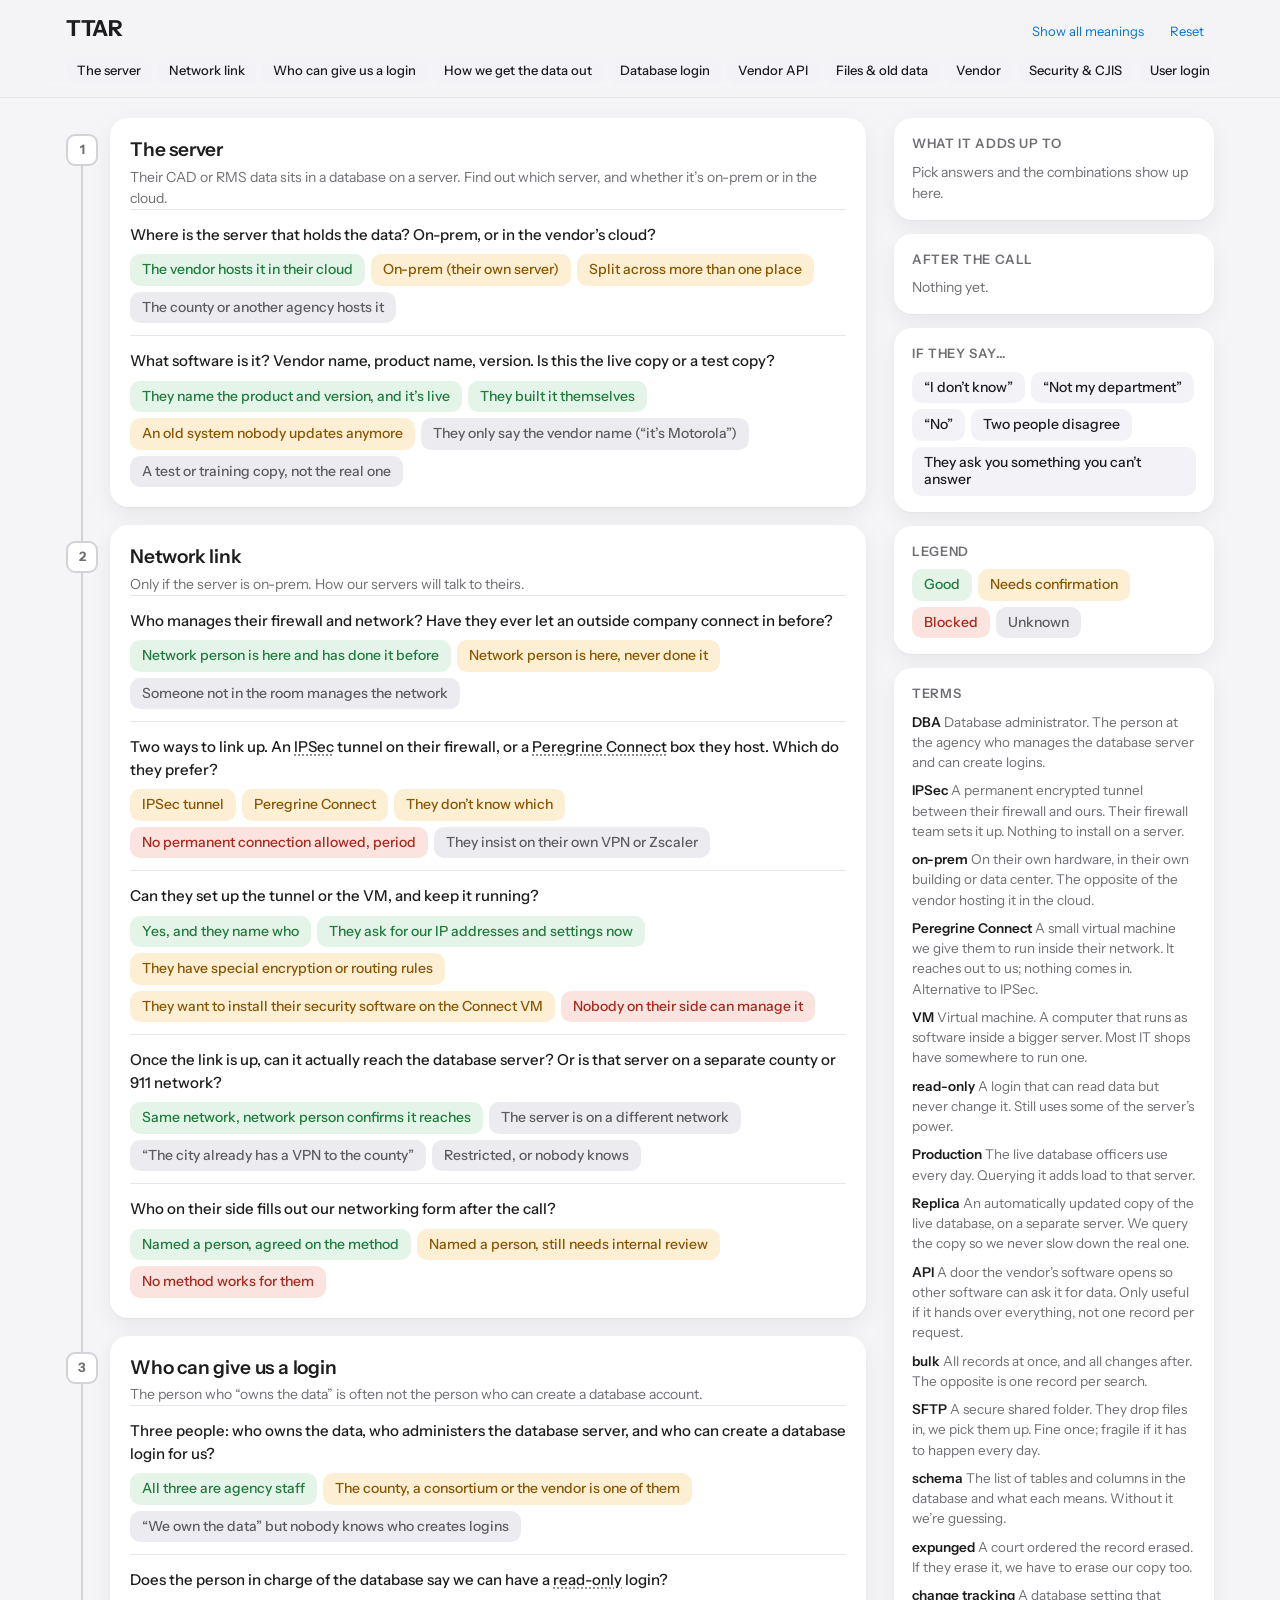
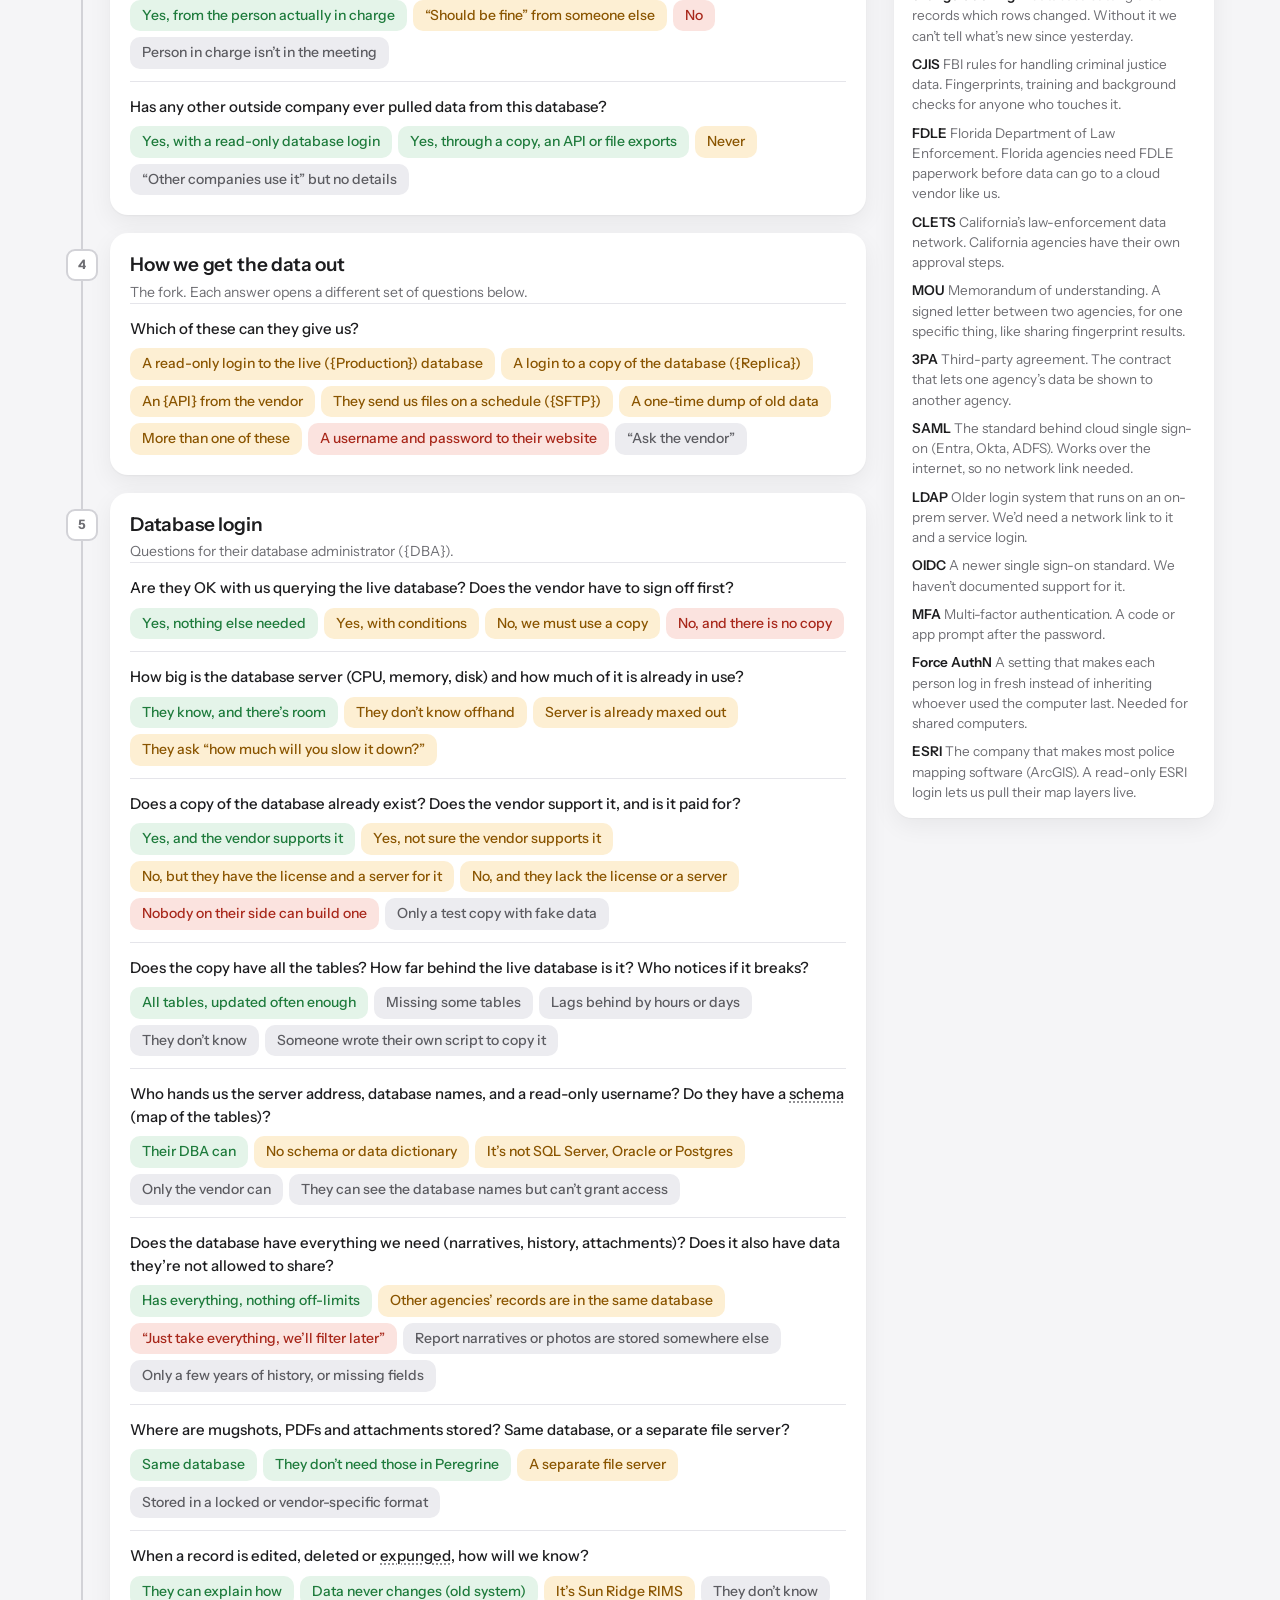
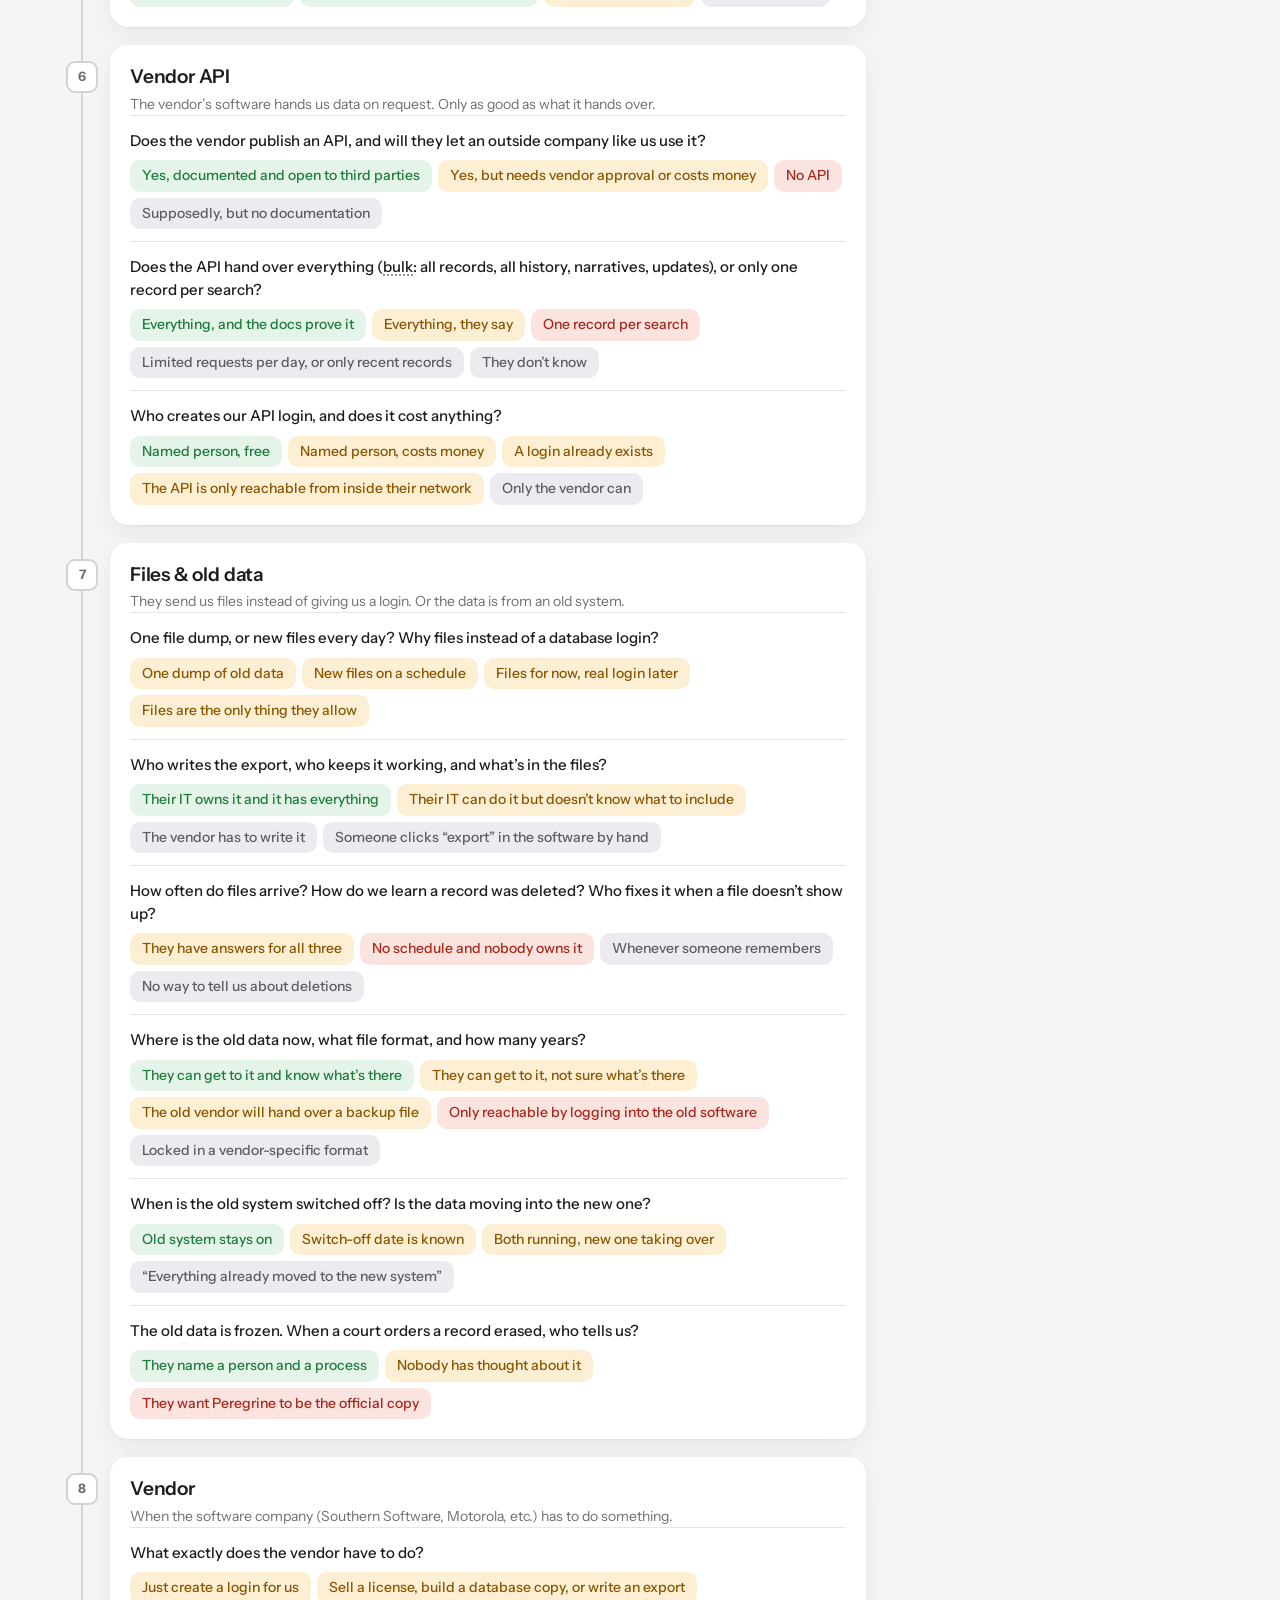
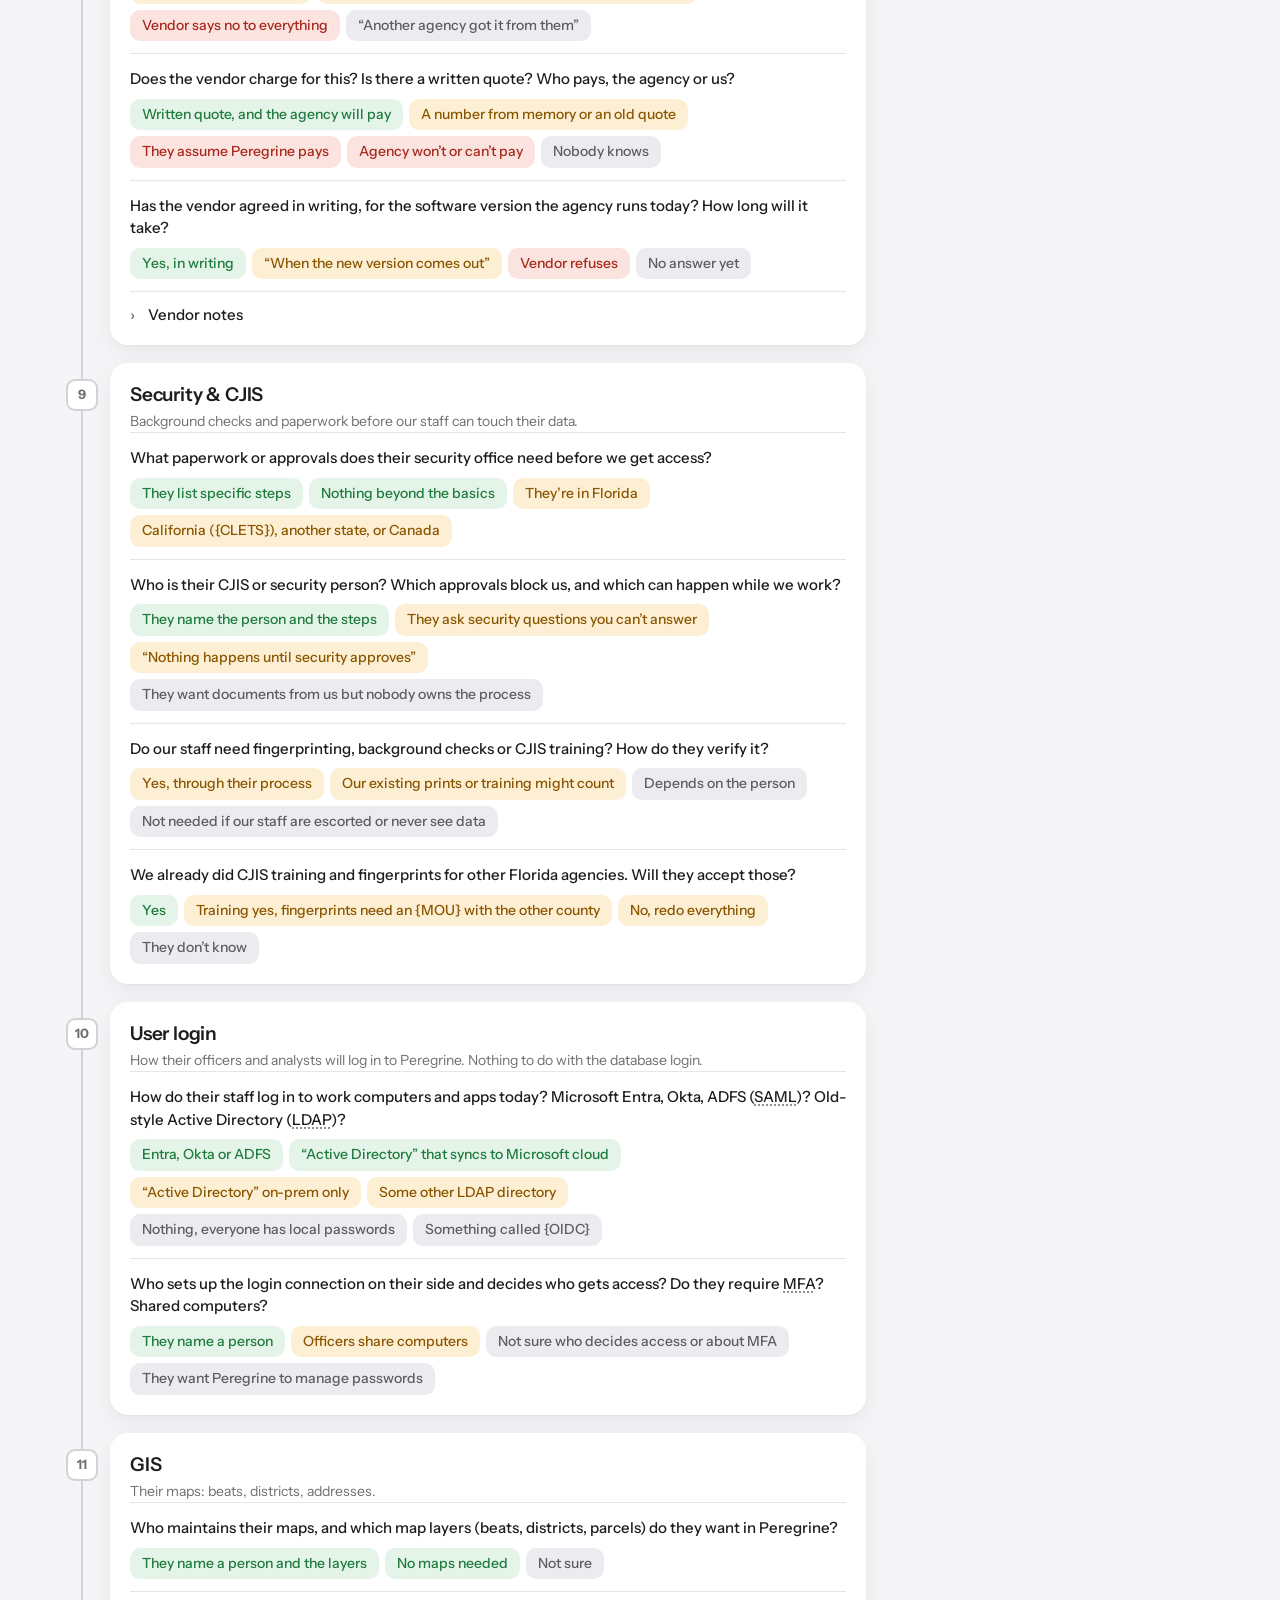
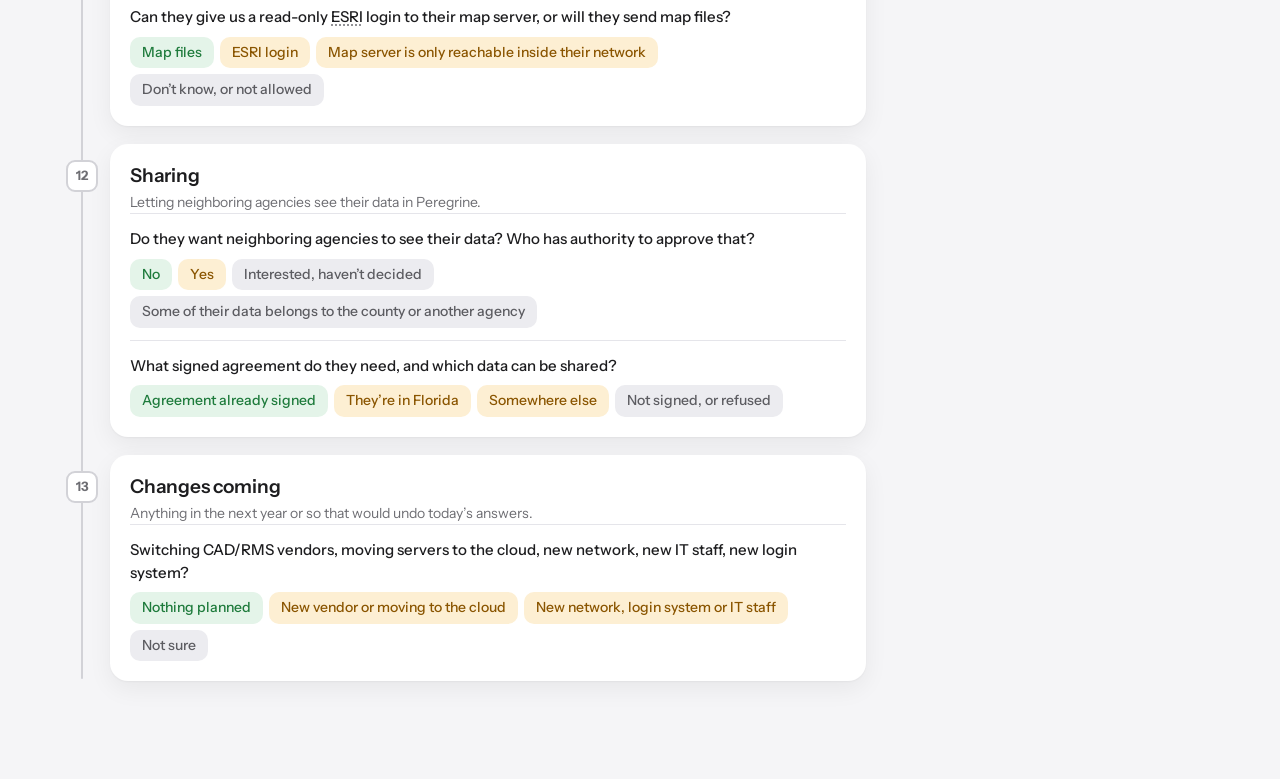
==== commit e86b7038: "Switch to Instrument Sans, drop header tagline Co-Authored-By: Claude Fable 5.1 <noreply@anthropic.c" ====
--- a/index.html
+++ b/index.html
@@ -4,10 +4,13 @@
 <meta charset="utf-8">
 <meta name="viewport" content="width=device-width, initial-scale=1, viewport-fit=cover">
 <title>TTAR</title>
-<link rel="stylesheet" href="styles.css?v=4">
+<link rel="preconnect" href="https://fonts.googleapis.com">
+<link rel="preconnect" href="https://fonts.gstatic.com" crossorigin>
+<link href="https://fonts.googleapis.com/css2?family=Instrument+Sans:ital,wght@0,400..700;1,400..700&display=swap" rel="stylesheet">
+<link rel="stylesheet" href="styles.css?v=5">
 </head>
 <body>
 <div id="app"></div>
-<script type="module" src="src/app.js?v=4"></script>
+<script type="module" src="src/app.js?v=5"></script>
 </body>
 </html>
--- a/styles.css
+++ b/styles.css
@@ -3,7 +3,7 @@
   --accent: #0071e3;
   --ok: #1e7b3c; --ok-bg: #e4f4e9; --pend: #8a5500; --pend-bg: #fdefd3; --no: #a8281b; --no-bg: #fbe3df; --unk: #5c5c61; --unk-bg: #ececf0;
   --spine: #d2d2d7; --shadow: 0 1px 2px rgba(0,0,0,.04), 0 8px 24px rgba(0,0,0,.06);
-  --sans: -apple-system, BlinkMacSystemFont, "SF Pro Text", "Helvetica Neue", Inter, system-ui, sans-serif;
+  --sans: "Instrument Sans", -apple-system, BlinkMacSystemFont, "Helvetica Neue", system-ui, sans-serif;
 }
 @media (prefers-color-scheme: dark) { :root:not([data-theme="light"]) {
   --bg: #000; --card: #1c1c1e; --ink: #f5f5f7; --ink2: #98989d; --line: #2c2c2e; --chip: #2c2c2e; --chipb: #3a3a3c;
@@ -12,7 +12,7 @@
 } }
 * { box-sizing: border-box; }
 html { -webkit-text-size-adjust: 100%; }
-body { margin: 0; background: var(--bg); color: var(--ink); font: 15px/1.45 var(--sans); -webkit-font-smoothing: antialiased; }
+body { margin: 0; background: var(--bg); color: var(--ink); font: 15px/1.5 var(--sans); -webkit-font-smoothing: antialiased; }
 button { font: inherit; color: inherit; background: none; border: 0; padding: 0; cursor: pointer; -webkit-tap-highlight-color: transparent; }
 button:focus-visible, [tabindex]:focus-visible { outline: 2px solid var(--accent); outline-offset: 2px; border-radius: 8px; }
 
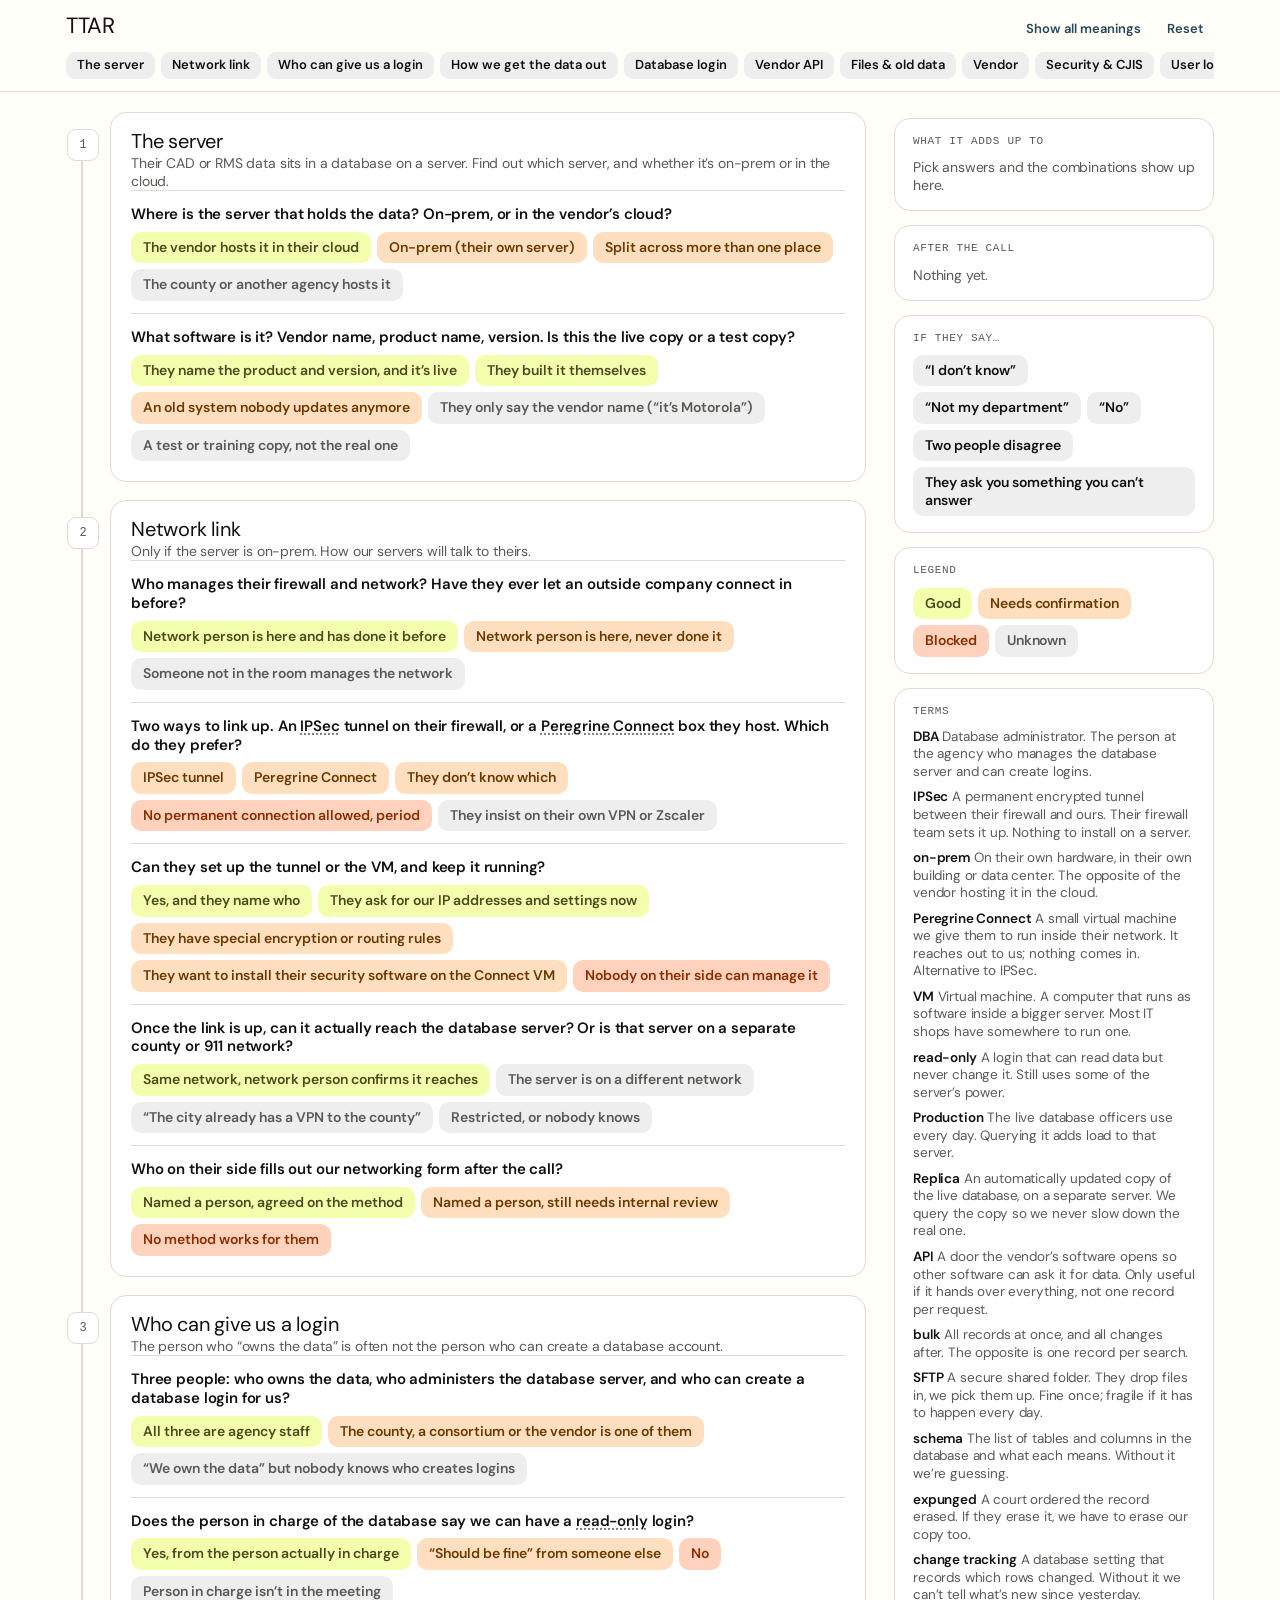
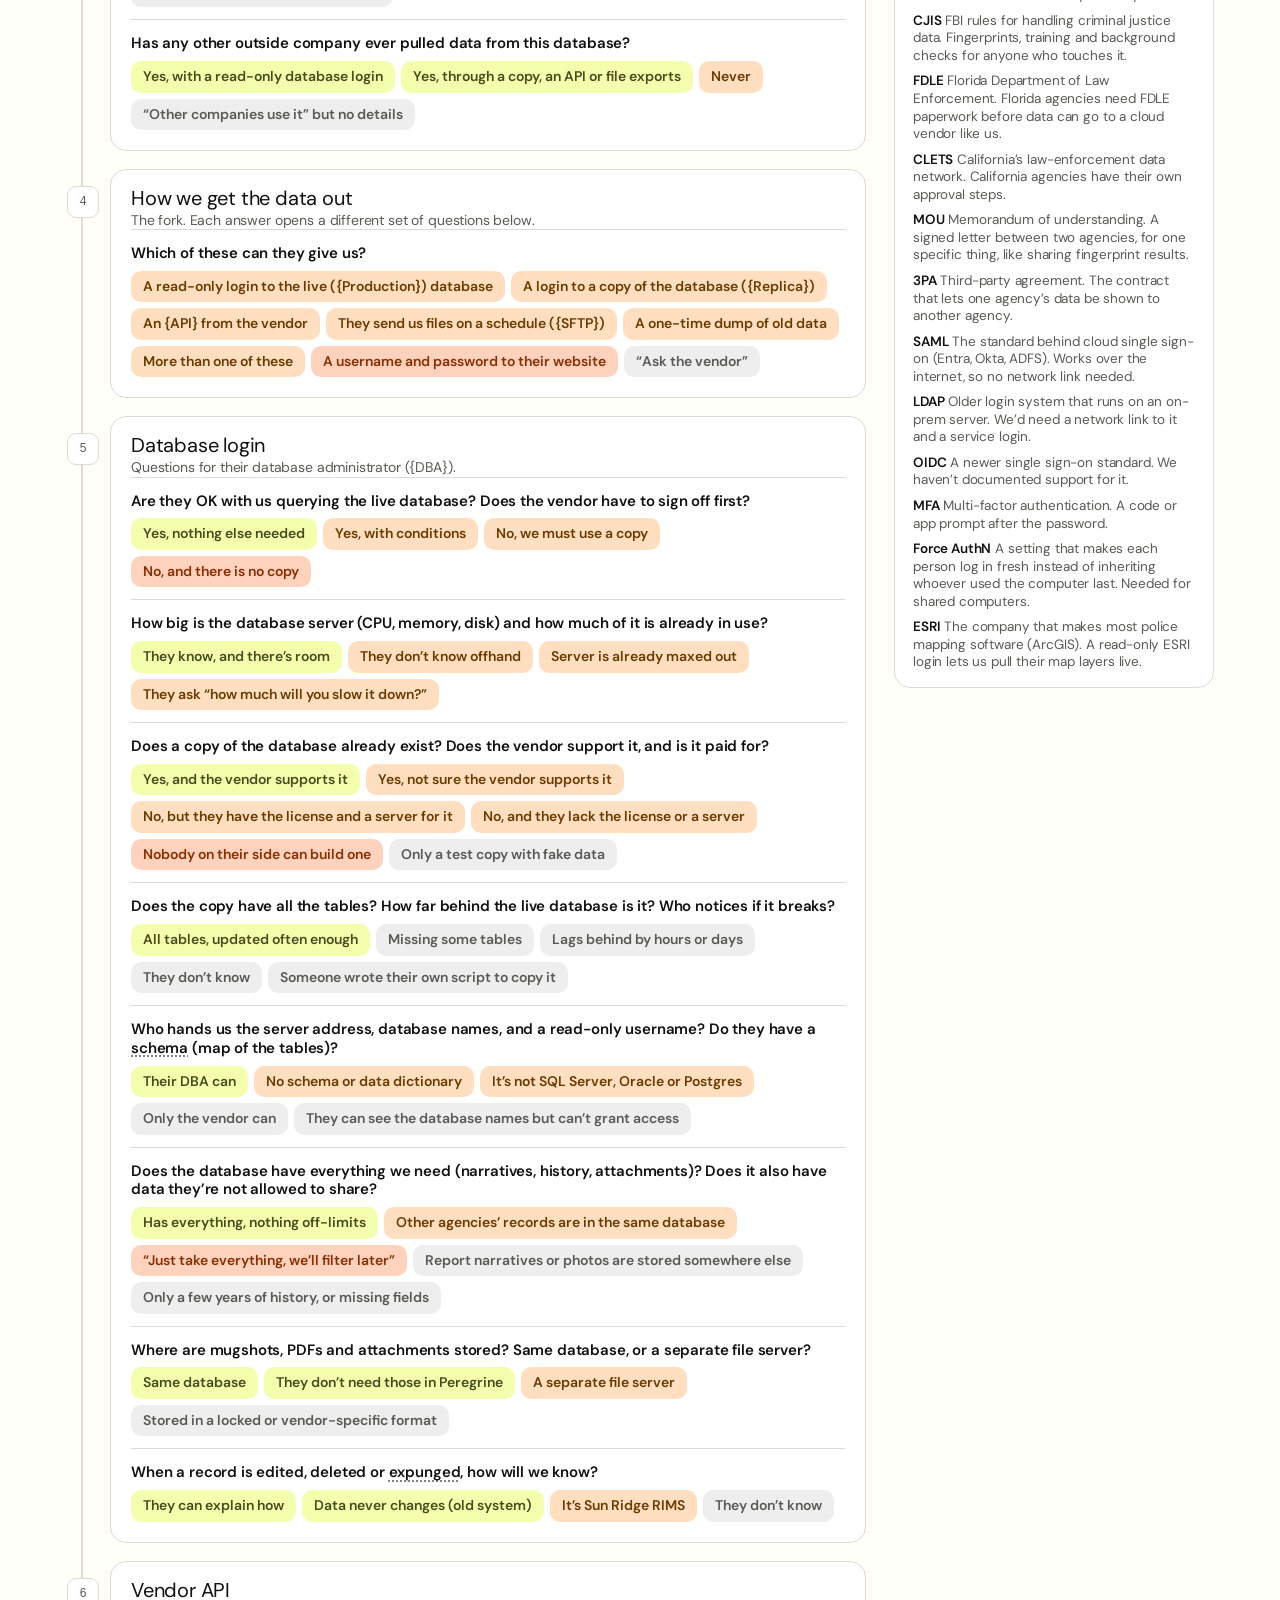
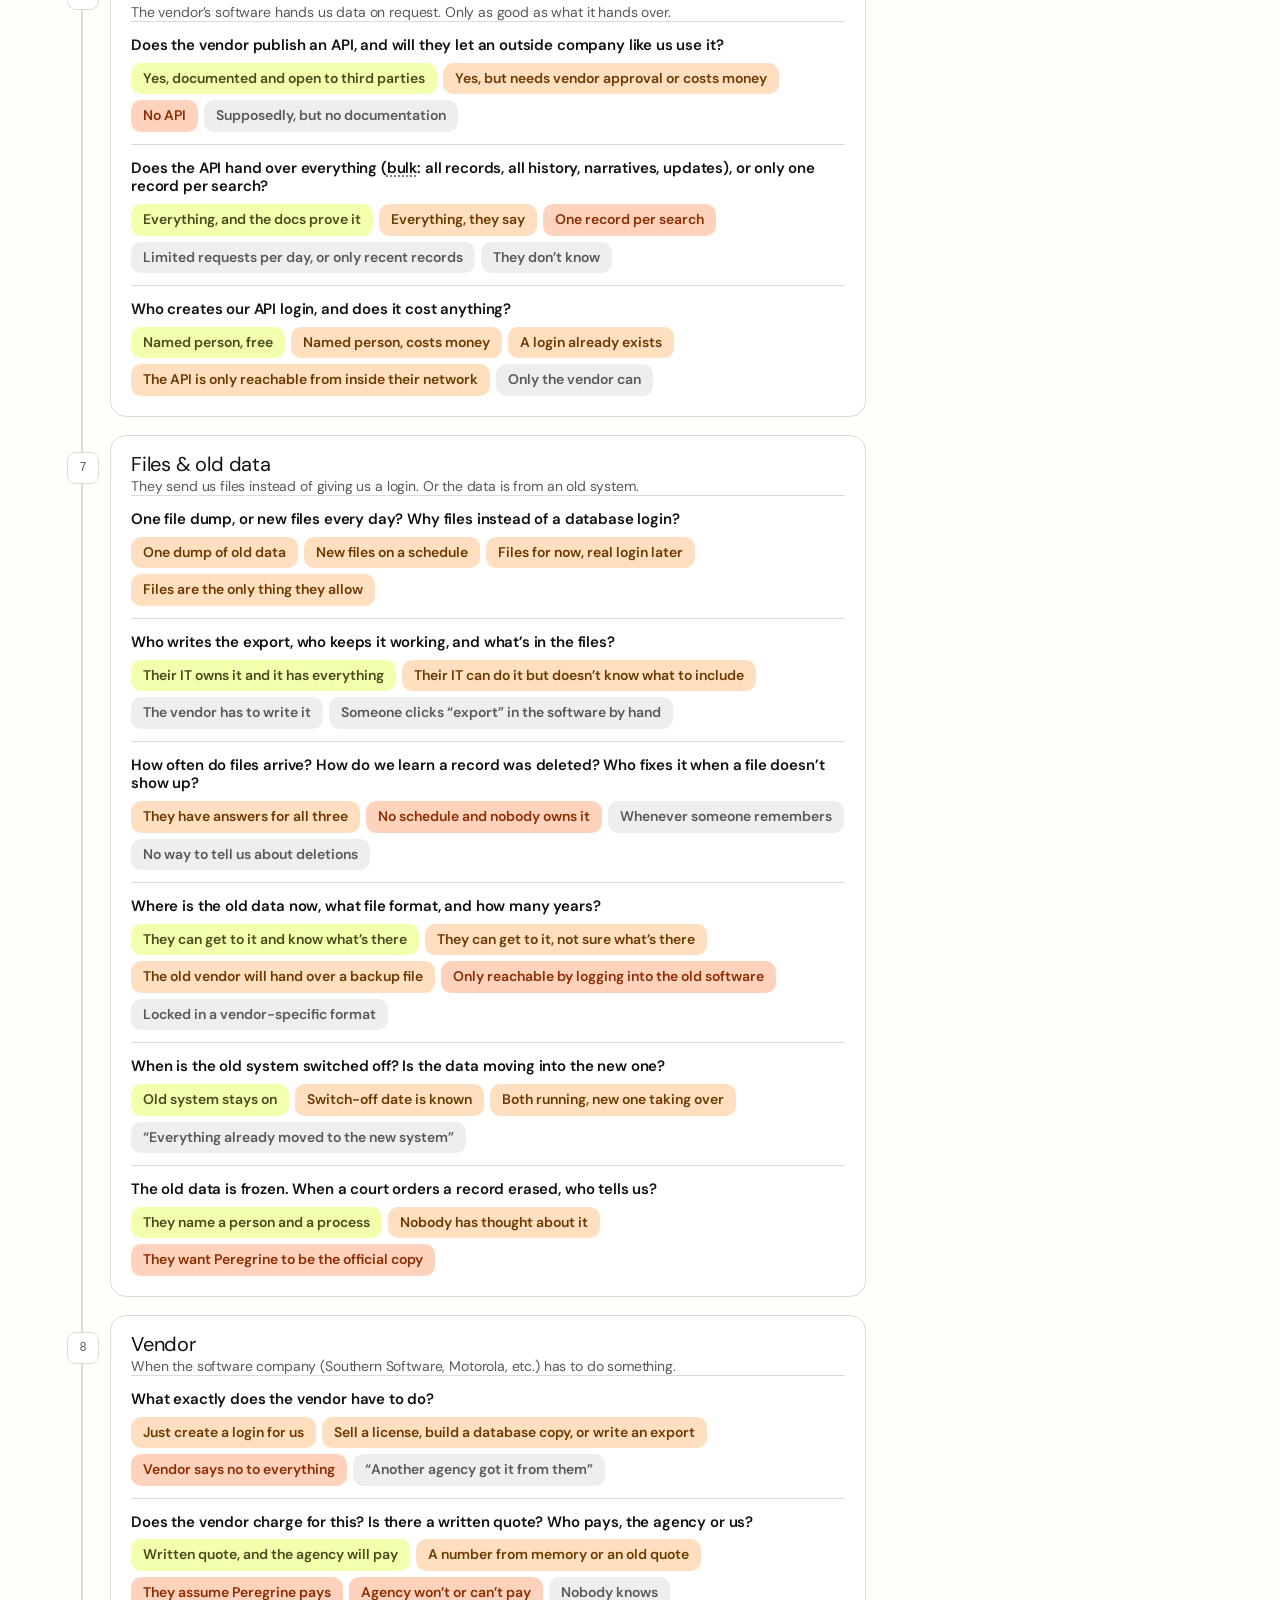
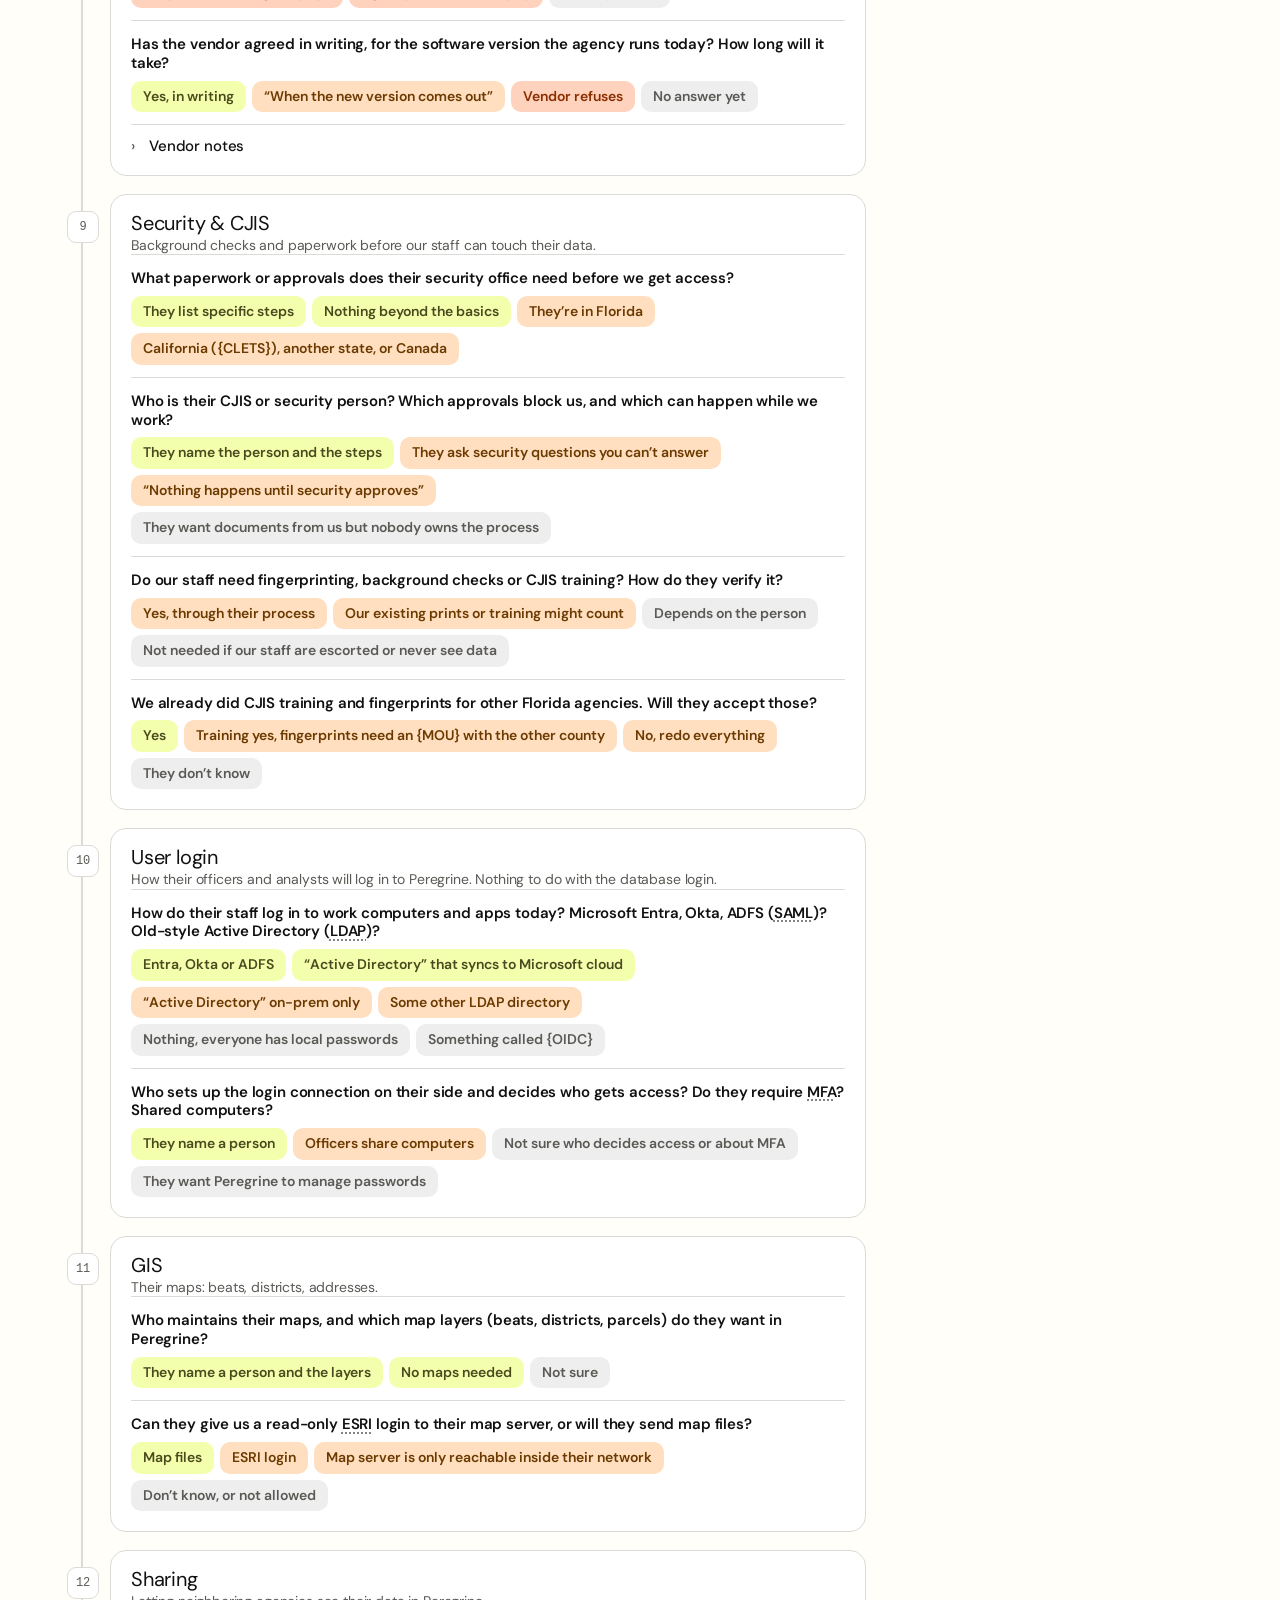
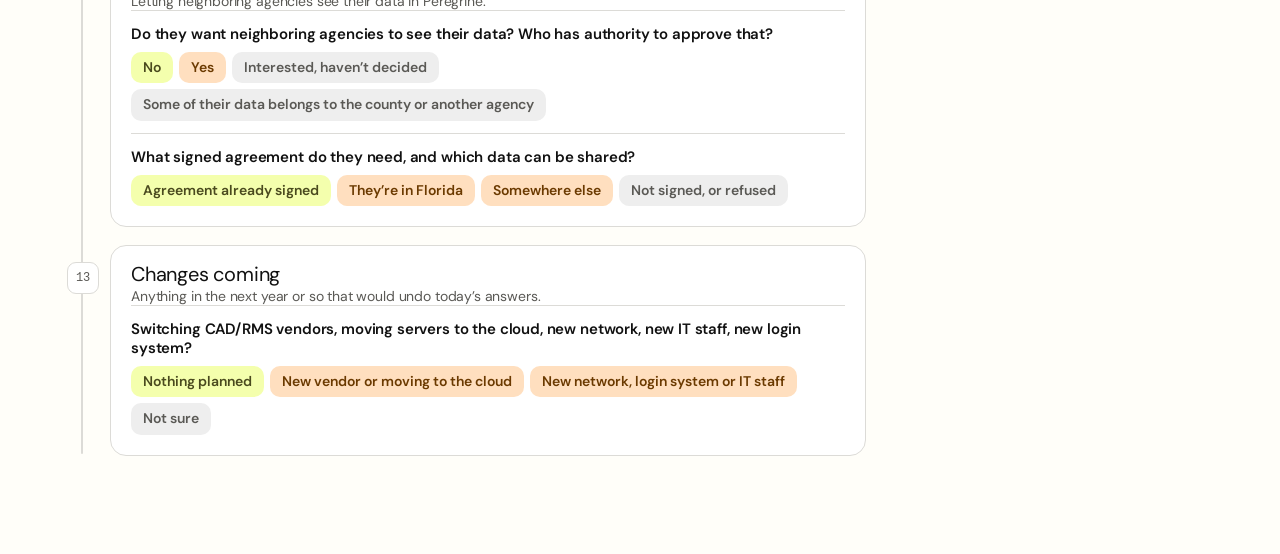
==== commit 619bd144: "Apply Peregrine brand palette and type Off-white/black foundation, Blue 1 accent, olive and orange s" ====
--- a/index.html
+++ b/index.html
@@ -6,11 +6,11 @@
 <title>TTAR</title>
 <link rel="preconnect" href="https://fonts.googleapis.com">
 <link rel="preconnect" href="https://fonts.gstatic.com" crossorigin>
-<link href="https://fonts.googleapis.com/css2?family=Instrument+Sans:ital,wght@0,400..700;1,400..700&display=swap" rel="stylesheet">
-<link rel="stylesheet" href="styles.css?v=5">
+<link href="https://fonts.googleapis.com/css2?family=DM+Sans:ital,opsz,wght@0,9..40,400..700;1,9..40,400..700&display=swap" rel="stylesheet">
+<link rel="stylesheet" href="styles.css?v=6">
 </head>
 <body>
 <div id="app"></div>
-<script type="module" src="src/app.js?v=5"></script>
+<script type="module" src="src/app.js?v=6"></script>
 </body>
 </html>
--- a/styles.css
+++ b/styles.css
@@ -1,36 +1,44 @@
 :root {
-  --bg: #f5f5f7; --card: #fff; --ink: #1d1d1f; --ink2: #6e6e73; --line: #e5e5ea; --chip: #f2f2f7; --chipb: #d2d2d7;
-  --accent: #0071e3;
-  --ok: #1e7b3c; --ok-bg: #e4f4e9; --pend: #8a5500; --pend-bg: #fdefd3; --no: #a8281b; --no-bg: #fbe3df; --unk: #5c5c61; --unk-bg: #ececf0;
-  --spine: #d2d2d7; --shadow: 0 1px 2px rgba(0,0,0,.04), 0 8px 24px rgba(0,0,0,.06);
-  --sans: "Instrument Sans", -apple-system, BlinkMacSystemFont, "Helvetica Neue", system-ui, sans-serif;
+  /* Peregrine palette */
+  --black: #111111; --offwhite: #FFFEF9;
+  --blue0: #172935; --blue1: #264757; --blue2: #9DC9DA; --blue3: #E2EFFF;
+  --orange: #FF6201; --lorange: #FFDFBF;
+  --olive1: #312617; --olive2: #757459; --olive3: #F4FFAD;
+  --g1: #2B2926; --g2: #5A5955; --g3: #A5A49F; --g4: #DCDBD7; --g5: #EEEEEE;
+
+  --bg: var(--offwhite); --card: #fff; --ink: var(--black); --ink2: var(--g2); --line: var(--g4); --chip: var(--g5); --chipb: var(--g4);
+  --accent: var(--blue1);
+  --ok: #4a4a1e; --ok-bg: var(--olive3); --pend: #6b3a00; --pend-bg: var(--lorange); --no: #8a2e00; --no-bg: #ffd2bd; --unk: var(--g2); --unk-bg: var(--g5);
+  --spine: var(--g4); --shadow: none;
+  --sans: "Protocol", "DM Sans", -apple-system, BlinkMacSystemFont, "Helvetica Neue", system-ui, sans-serif;
+  --mono: "Kale Sans Mono", ui-monospace, "SF Mono", Menlo, monospace;
 }
 @media (prefers-color-scheme: dark) { :root:not([data-theme="light"]) {
-  --bg: #000; --card: #1c1c1e; --ink: #f5f5f7; --ink2: #98989d; --line: #2c2c2e; --chip: #2c2c2e; --chipb: #3a3a3c;
-  --accent: #0a84ff; --spine: #3a3a3c;
-  --ok: #6fd98a; --ok-bg: #16301d; --pend: #ffc266; --pend-bg: #3a2a08; --no: #ff8a7e; --no-bg: #3d1613; --unk: #b8b8bd; --unk-bg: #2c2c2e; --shadow: 0 1px 2px rgba(0,0,0,.4), 0 8px 24px rgba(0,0,0,.4);
+  --bg: var(--black); --card: #1a1917; --ink: var(--offwhite); --ink2: var(--g3); --line: #33312d; --chip: var(--g1); --chipb: #3d3a35;
+  --accent: var(--blue2); --spine: #3d3a35;
+  --ok: var(--olive3); --ok-bg: #2e2c14; --pend: var(--lorange); --pend-bg: #3a2812; --no: #ff9a66; --no-bg: #3d1c0a; --unk: var(--g3); --unk-bg: var(--g1);
 } }
 * { box-sizing: border-box; }
 html { -webkit-text-size-adjust: 100%; }
-body { margin: 0; background: var(--bg); color: var(--ink); font: 15px/1.5 var(--sans); -webkit-font-smoothing: antialiased; }
+body { margin: 0; background: var(--bg); color: var(--ink); font: 15px/1.3 var(--sans); letter-spacing: -0.01em; -webkit-font-smoothing: antialiased; }
 button { font: inherit; color: inherit; background: none; border: 0; padding: 0; cursor: pointer; -webkit-tap-highlight-color: transparent; }
 button:focus-visible, [tabindex]:focus-visible { outline: 2px solid var(--accent); outline-offset: 2px; border-radius: 8px; }
 
 .wrap { max-width: 1180px; margin: 0 auto; padding: 0 16px 80px; }
 
 /* Header */
-.top { position: sticky; top: 0; z-index: 10; background: color-mix(in srgb, var(--bg) 82%, transparent); backdrop-filter: saturate(180%) blur(20px); -webkit-backdrop-filter: saturate(180%) blur(20px); border-bottom: 1px solid var(--line); }
+.top { position: sticky; top: 0; z-index: 10; background: color-mix(in srgb, var(--bg) 88%, transparent); backdrop-filter: saturate(180%) blur(20px); -webkit-backdrop-filter: saturate(180%) blur(20px); border-bottom: 1px solid var(--line); }
 .top .wrap { padding-top: 12px; padding-bottom: 10px; }
 .titlebar { display: flex; align-items: baseline; gap: 12px; }
-.titlebar h1 { margin: 0; font-size: 22px; letter-spacing: -.02em; font-weight: 700; }
+.titlebar h1 { margin: 0; font-size: 22px; letter-spacing: -.02em; font-weight: 400; }
 .titlebar p { margin: 0; color: var(--ink2); flex: 1; }
 .titlebar .ctl { display: flex; gap: 6px; }
-.ctl button { font-size: 13px; color: var(--accent); padding: 4px 10px; border-radius: 8px; }
+.ctl button { font-size: 13px; font-weight: 600; color: var(--accent); padding: 4px 10px; border-radius: 8px; }
 .ctl button:hover { background: var(--chip); }
-.ctl button[aria-pressed="true"] { background: var(--accent); color: #fff; }
+.ctl button[aria-pressed="true"] { background: var(--accent); color: var(--offwhite); }
 .map { display: flex; gap: 6px; overflow-x: auto; scrollbar-width: none; margin-top: 10px; padding-bottom: 2px; }
 .map::-webkit-scrollbar { display: none; }
-.map button { white-space: nowrap; font-size: 13px; font-weight: 500; padding: 5px 11px; border-radius: 9px; background: var(--chip); color: var(--ink); }
+.map button { white-space: nowrap; font-size: 13px; font-weight: 600; padding: 5px 11px; border-radius: 9px; background: var(--chip); color: var(--ink); }
 .map button:hover { filter: brightness(.96); }
 .map button.ok { background: var(--ok-bg); color: var(--ok); } .map button.pend { background: var(--pend-bg); color: var(--pend); } .map button.no { background: var(--no-bg); color: var(--no); } .map button.unk { background: var(--unk-bg); color: var(--unk); }
 
@@ -41,32 +49,32 @@
 /* Flow spine */
 .flow { position: relative; padding-left: 44px; }
 .flow::before { content: ""; position: absolute; left: 15px; top: 20px; bottom: 20px; width: 2px; background: var(--spine); border-radius: 2px; }
-.sec { position: relative; background: var(--card); border-radius: 18px; box-shadow: var(--shadow); padding: 18px 20px 8px; margin-bottom: 18px; scroll-margin-top: 120px; }
-.sec .num { position: absolute; left: -44px; top: 16px; width: 32px; height: 32px; border-radius: 9px; background: var(--card); border: 2px solid var(--spine); display: grid; place-items: center; font-size: 13px; font-weight: 700; color: var(--ink2); }
-.sec h2 { margin: 0; font-size: 19px; letter-spacing: -.01em; font-weight: 600; }
+.sec { position: relative; background: var(--card); border: 1px solid var(--line); border-radius: 16px; padding: 18px 20px 8px; margin-bottom: 18px; scroll-margin-top: 120px; }
+.sec .num { position: absolute; left: -44px; top: 16px; width: 32px; height: 32px; border-radius: 9px; background: var(--card); border: 1px solid var(--spine); display: grid; place-items: center; font: 12px var(--mono); color: var(--ink2); }
+.sec h2 { margin: 0; font-size: 20px; letter-spacing: -.01em; font-weight: 400; line-height: 1.05; }
 .sec .sub { margin: 2px 0 0; color: var(--ink2); font-size: 14px; }
 .sec.dim { opacity: .5; }
 .sec.dim:hover, .sec.dim:focus-within { opacity: 1; }
 
 .q { padding: 14px 0 12px; border-top: 1px solid var(--line); }
 .q:first-of-type { border-top: 0; margin-top: 8px; }
-.q .ask { margin: 0 0 8px; font-weight: 500; }
+.q .ask { margin: 0 0 8px; font-weight: 600; line-height: 1.25; }
 .chips { display: flex; flex-wrap: wrap; gap: 6px; }
-.chip { display: inline-flex; align-items: center; padding: 7px 12px; border-radius: 10px; background: var(--chip); font-size: 14px; line-height: 1.25; text-align: left; font-weight: 500; transition: filter .12s, transform .08s; }
+.chip { display: inline-flex; align-items: center; padding: 7px 12px; border-radius: 10px; background: var(--chip); font-size: 14px; line-height: 1.25; text-align: left; font-weight: 600; transition: filter .12s, transform .08s; }
 .chip.ok { background: var(--ok-bg); color: var(--ok); } .chip.pend { background: var(--pend-bg); color: var(--pend); } .chip.no { background: var(--no-bg); color: var(--no); } .chip.unk { background: var(--unk-bg); color: var(--unk); }
 button.chip:hover { filter: brightness(.95); }
 @media (prefers-color-scheme: dark) { :root:not([data-theme="light"]) button.chip:hover { filter: brightness(1.2); } }
 .chip:active { transform: scale(.98); }
-.chip[aria-pressed="true"] { color: #fff; font-weight: 600; }
+.chip[aria-pressed="true"] { color: var(--offwhite); font-weight: 600; }
 .chip.ok[aria-pressed="true"] { background: var(--ok); } .chip.pend[aria-pressed="true"] { background: var(--pend); } .chip.no[aria-pressed="true"] { background: var(--no); } .chip.unk[aria-pressed="true"] { background: var(--unk); }
 .chip[aria-pressed="true"]:not(.ok):not(.pend):not(.unk):not(.no) { background: var(--ink); color: var(--bg); }
-@media (prefers-color-scheme: dark) { :root:not([data-theme="light"]) .chip[aria-pressed="true"] { color: #000; } }
+@media (prefers-color-scheme: dark) { :root:not([data-theme="light"]) .chip[aria-pressed="true"] { color: var(--black); } }
 
 .mean { margin-top: 10px; padding: 12px 14px; border-radius: 12px; background: var(--chip); display: grid; gap: 6px; font-size: 14px; }
 .mean p { margin: 0; }
-.mean .lab { color: var(--ink2); font-size: 12px; text-transform: uppercase; letter-spacing: .04em; margin-right: 6px; }
+.mean .lab { color: var(--ink2); font: 11px var(--mono); text-transform: uppercase; letter-spacing: .04em; margin-right: 6px; }
 .mean .say { font-style: italic; }
-.mean .go { color: var(--accent); font-weight: 500; }
+.mean .go { color: var(--accent); font-weight: 600; }
 .mean .go:hover { text-decoration: underline; }
 .all { list-style: none; margin: 10px 0 0; padding: 0; display: grid; gap: 4px; font-size: 13.5px; color: var(--ink2); }
 .all b { font-weight: 600; }
@@ -80,17 +88,17 @@
 .notes table { width: 100%; border-collapse: collapse; margin-top: 8px; font-size: 13.5px; }
 .notes td { padding: 6px 8px 6px 0; vertical-align: top; border-top: 1px solid var(--line); }
 .notes td:first-child { color: var(--ink2); width: 42%; }
-.notes .vend { margin-top: 10px; font-weight: 600; font-size: 14px; }
+.notes .vend { margin-top: 12px; font: 11px var(--mono); text-transform: uppercase; letter-spacing: .06em; color: var(--ink2); }
 
 /* Terms */
 .t { text-decoration: underline dotted var(--ink2); text-underline-offset: 3px; cursor: help; }
-.pop { position: fixed; z-index: 50; max-width: 300px; background: var(--card); color: var(--ink); border-radius: 10px; box-shadow: var(--shadow), 0 0 0 1px var(--line); padding: 10px 12px; font-size: 13.5px; }
+.pop { position: fixed; z-index: 50; max-width: 300px; background: var(--card); color: var(--ink); border-radius: 10px; border: 1px solid var(--line); box-shadow: 0 8px 24px rgba(0,0,0,.08); padding: 10px 12px; font-size: 13.5px; }
 .pop b { display: block; margin-bottom: 2px; }
 
 /* Rail */
 .rail { position: sticky; top: 118px; display: grid; gap: 14px; }
-.panel { background: var(--card); border-radius: 18px; box-shadow: var(--shadow); padding: 16px 18px; }
-.panel h3 { margin: 0 0 8px; font-size: 13px; text-transform: uppercase; letter-spacing: .05em; color: var(--ink2); font-weight: 600; }
+.panel { background: var(--card); border: 1px solid var(--line); border-radius: 16px; padding: 16px 18px; }
+.panel h3 { margin: 0 0 10px; font: 11px/1.2 var(--mono); text-transform: uppercase; letter-spacing: .06em; color: var(--ink2); }
 .panel ul { margin: 0; padding: 0; list-style: none; display: grid; gap: 8px; font-size: 14px; }
 .panel li { padding: 9px 12px; border-radius: 10px; background: var(--chip); line-height: 1.4; }
 .panel li.ok { background: var(--ok-bg); color: var(--ok); } .panel li.pend { background: var(--pend-bg); color: var(--pend); } .panel li.no { background: var(--no-bg); color: var(--no); } .panel li.unk { background: var(--unk-bg); color: var(--unk); }
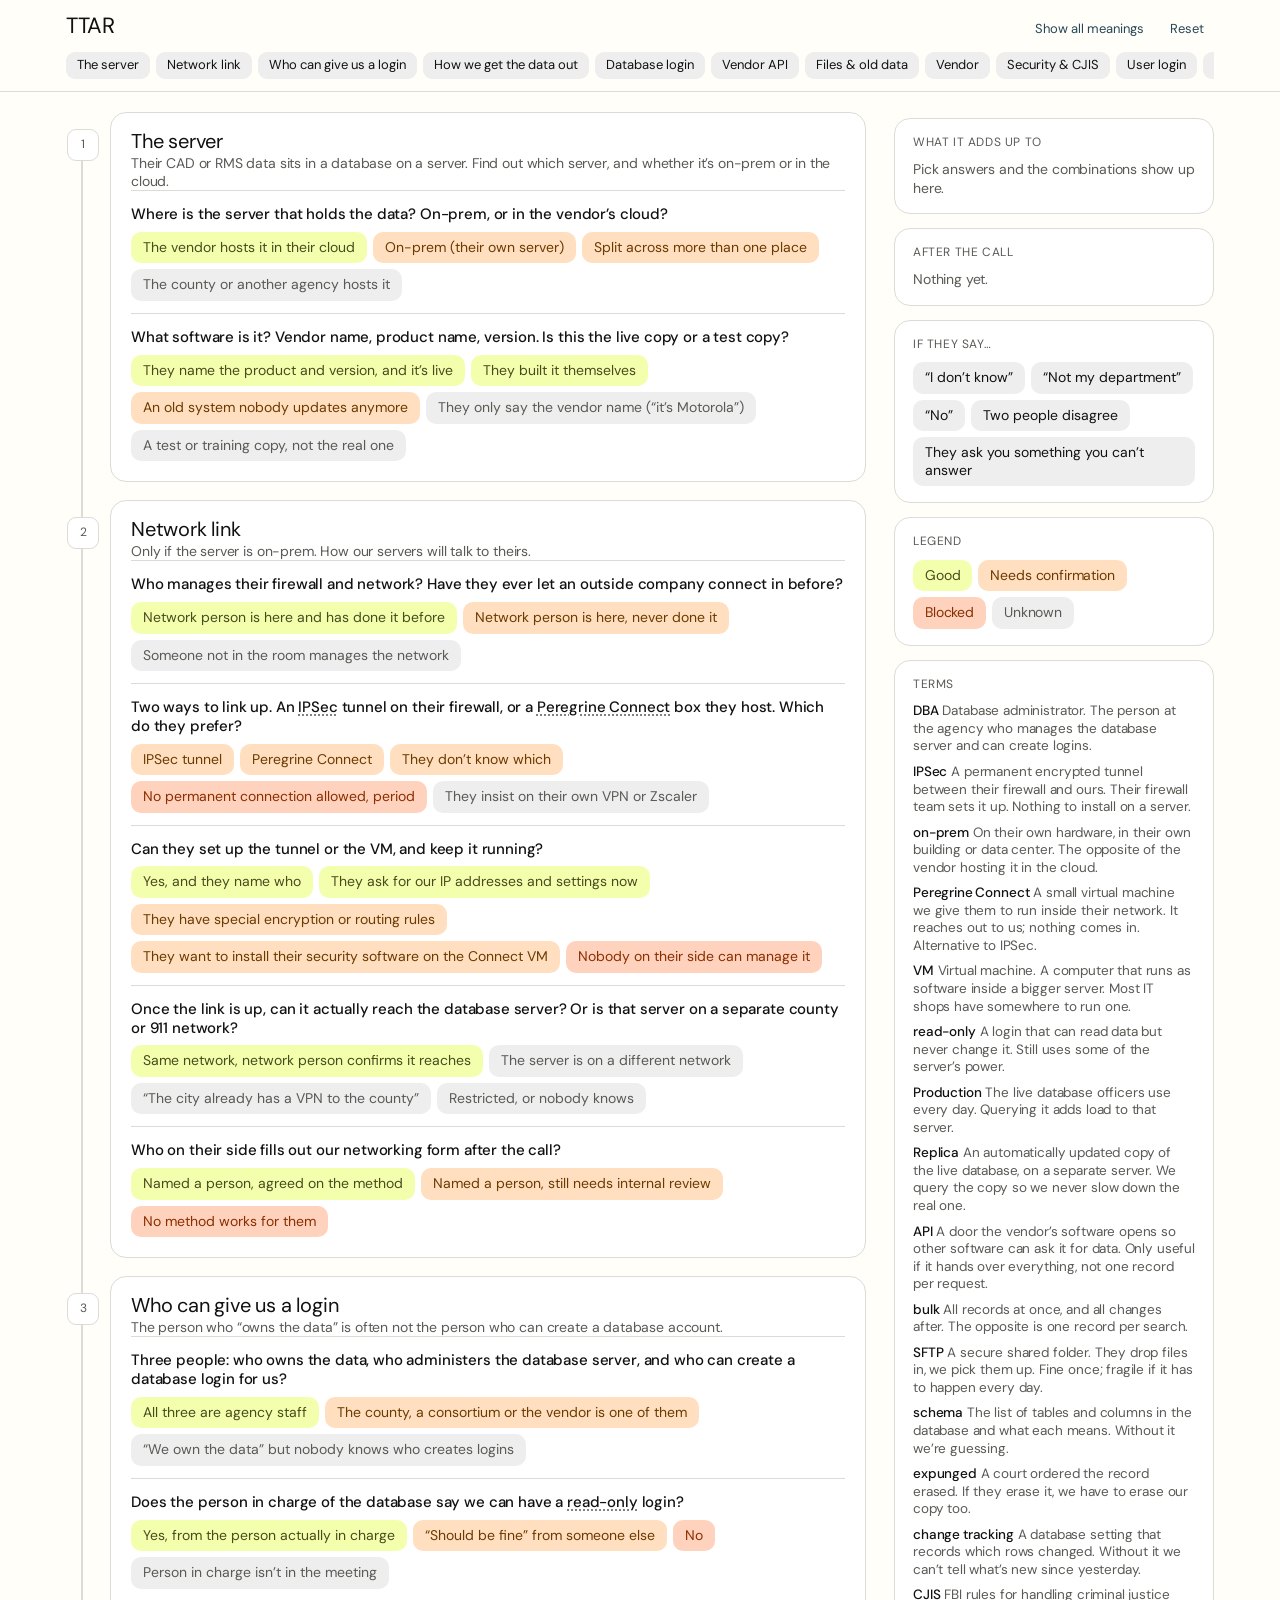
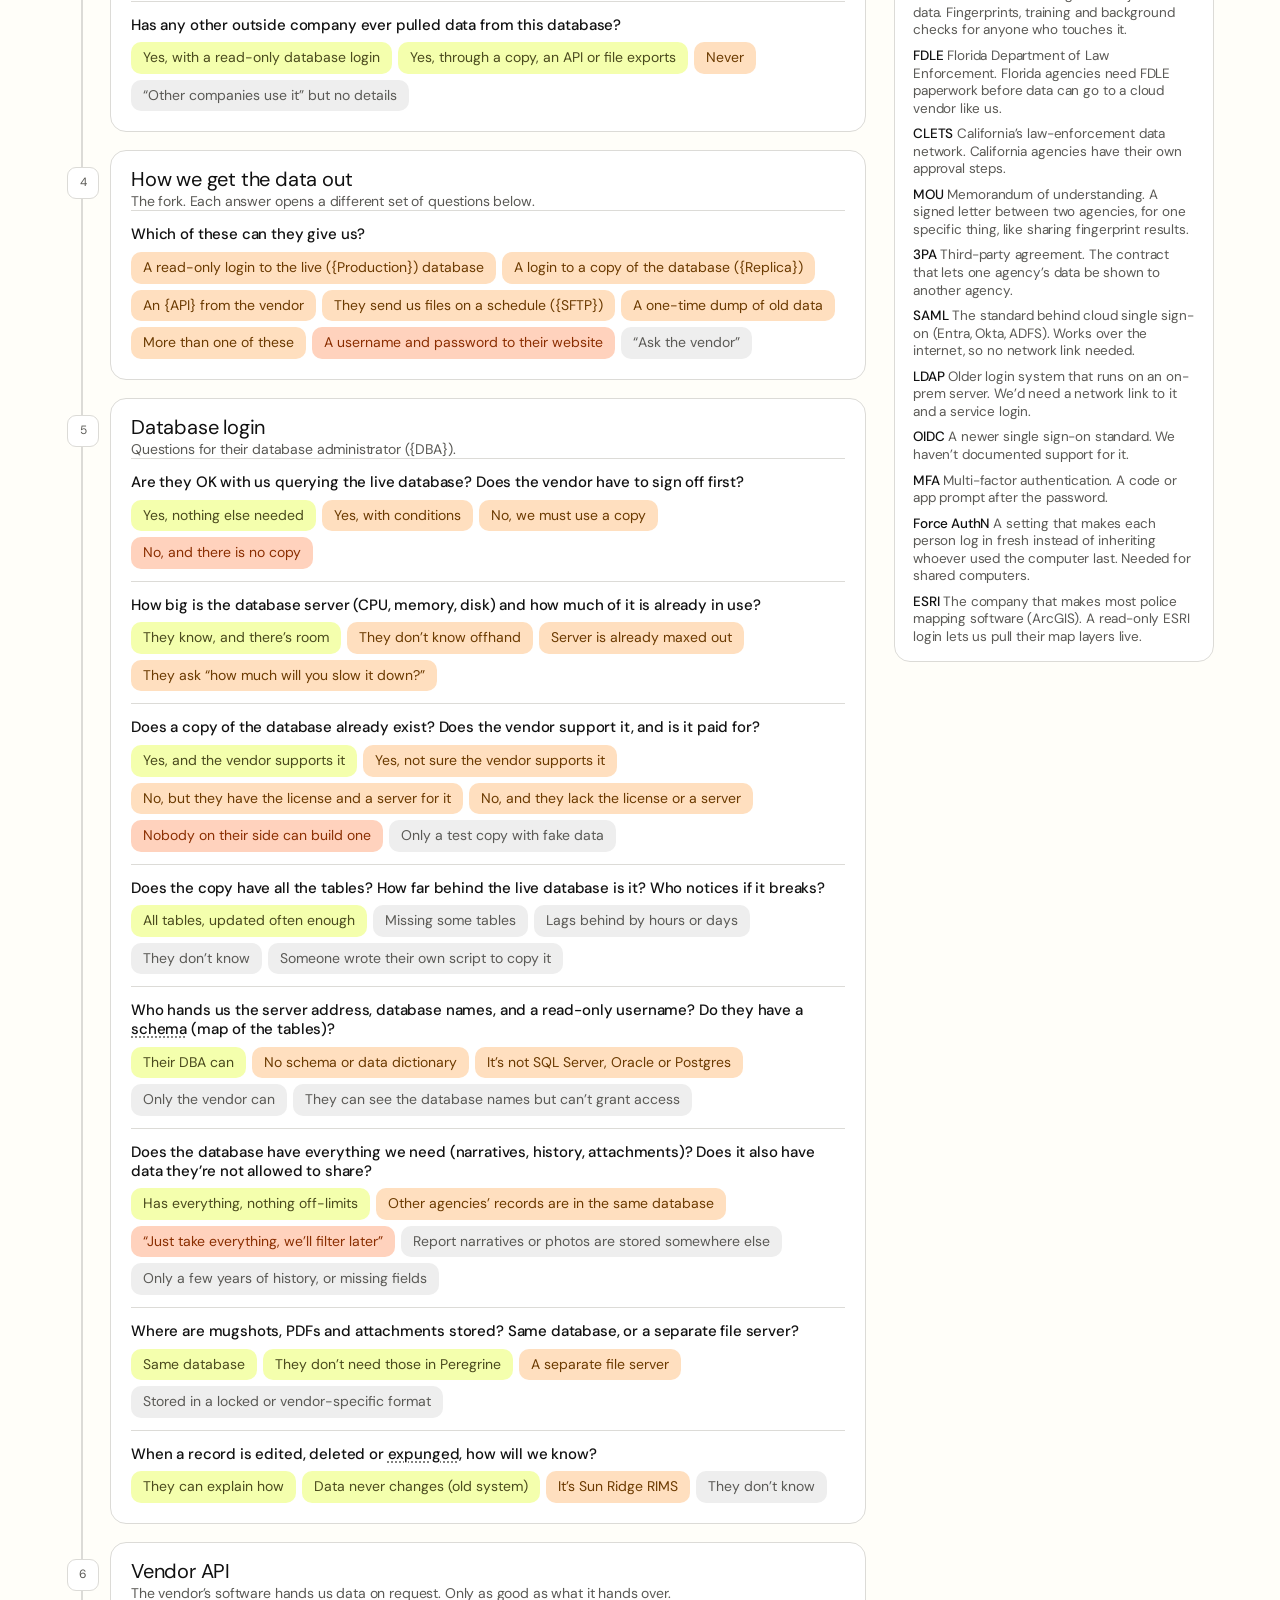
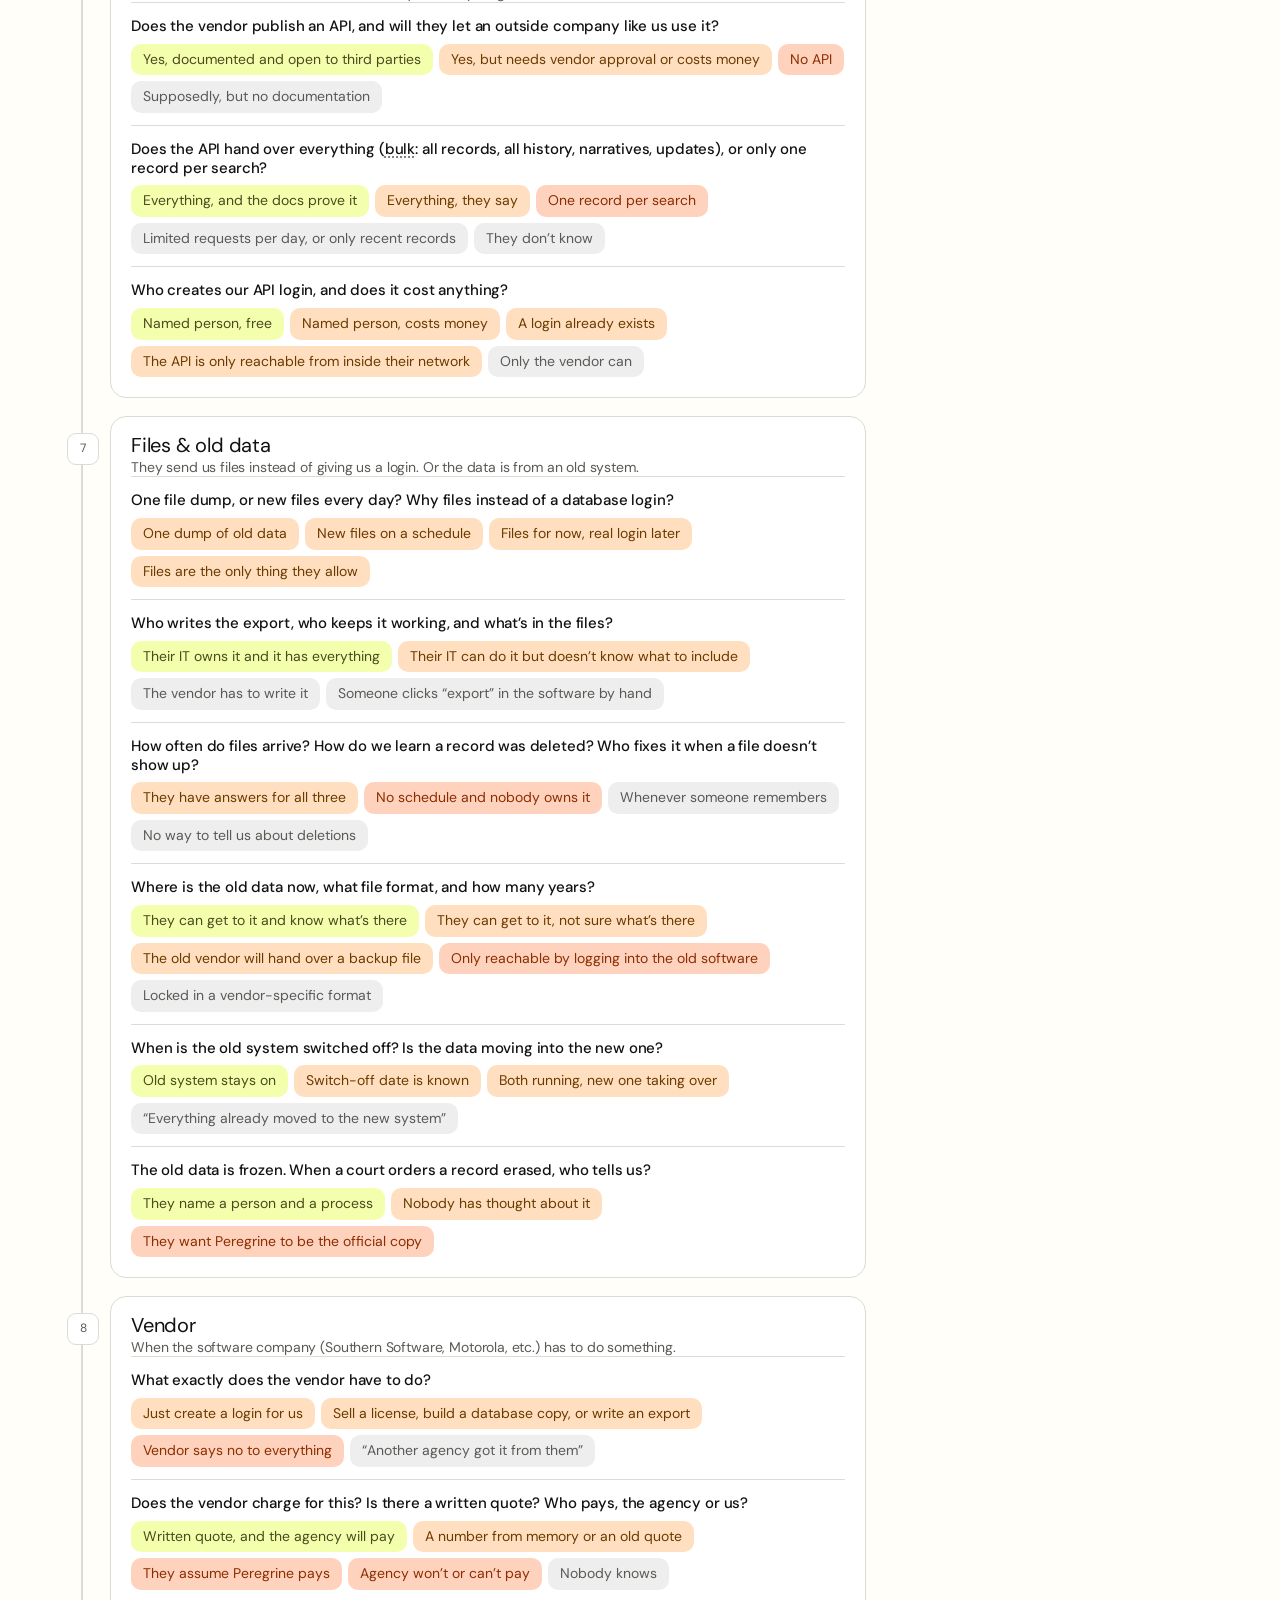
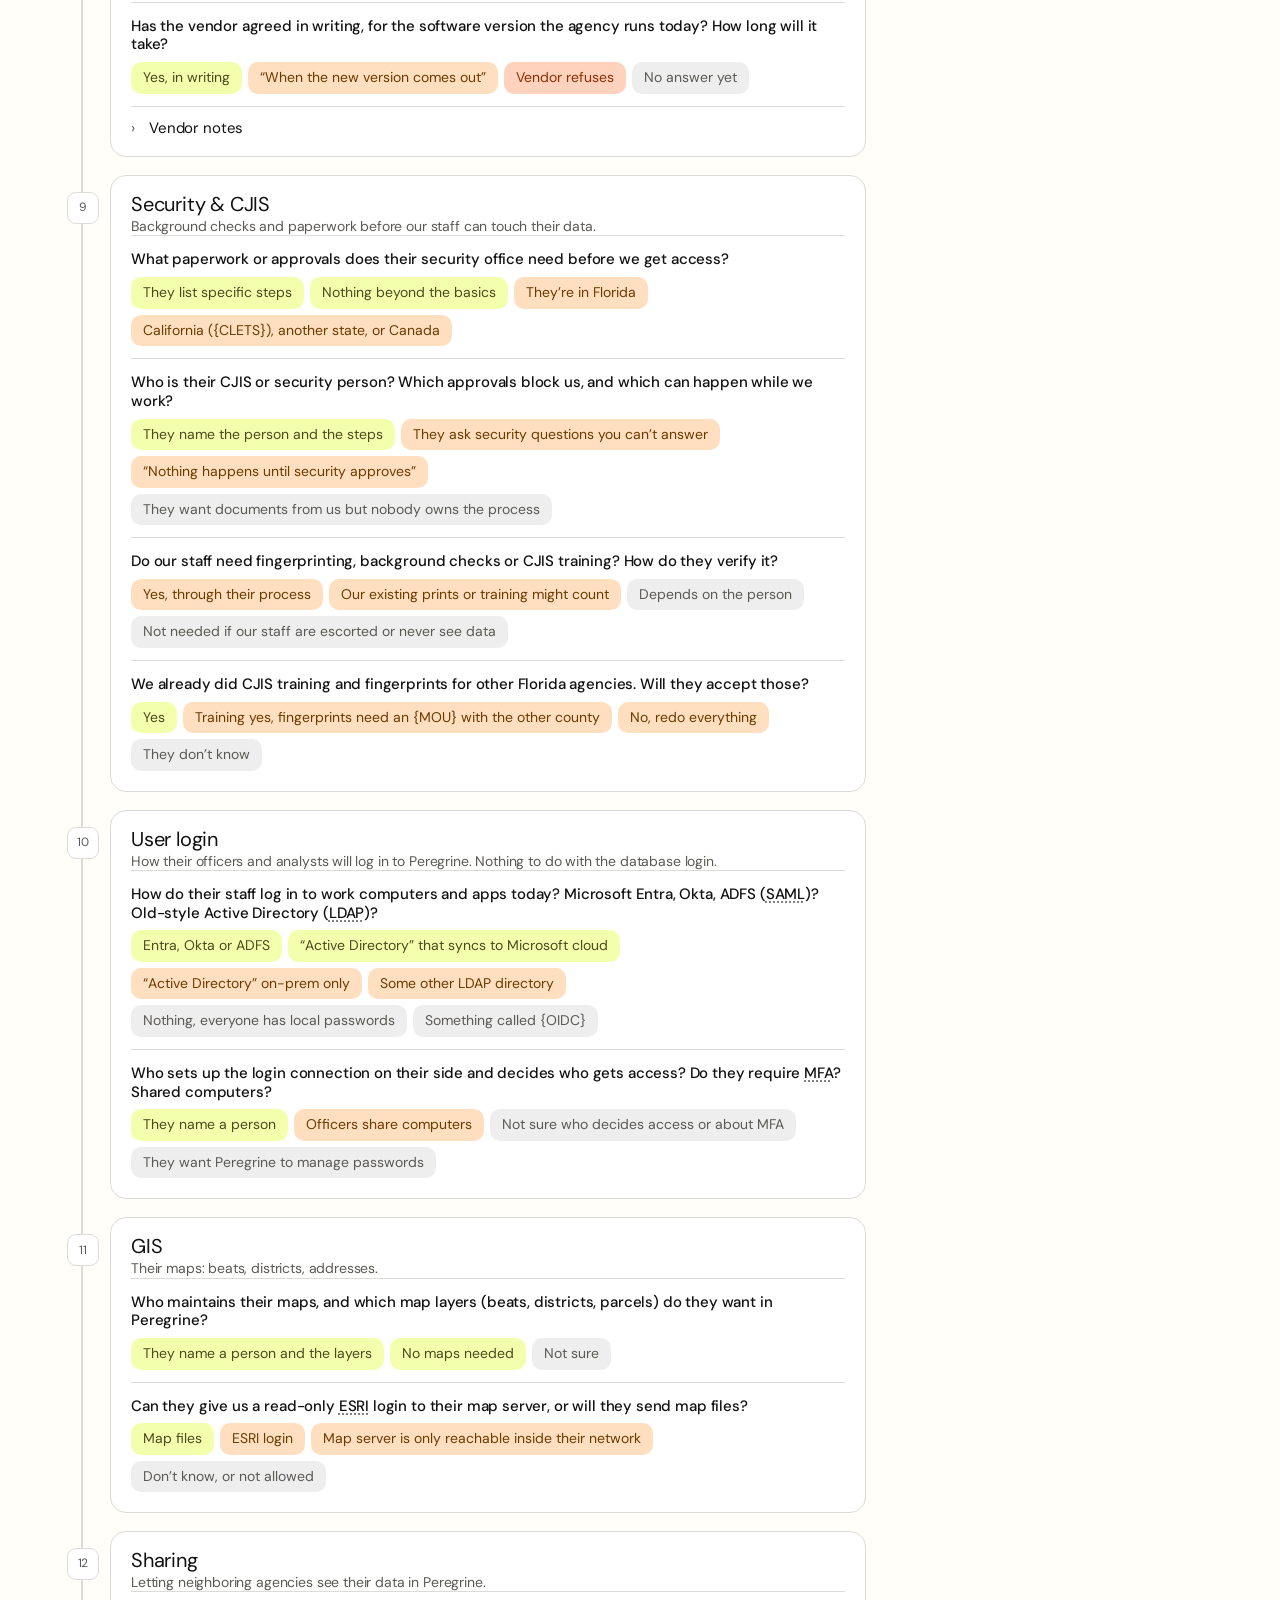
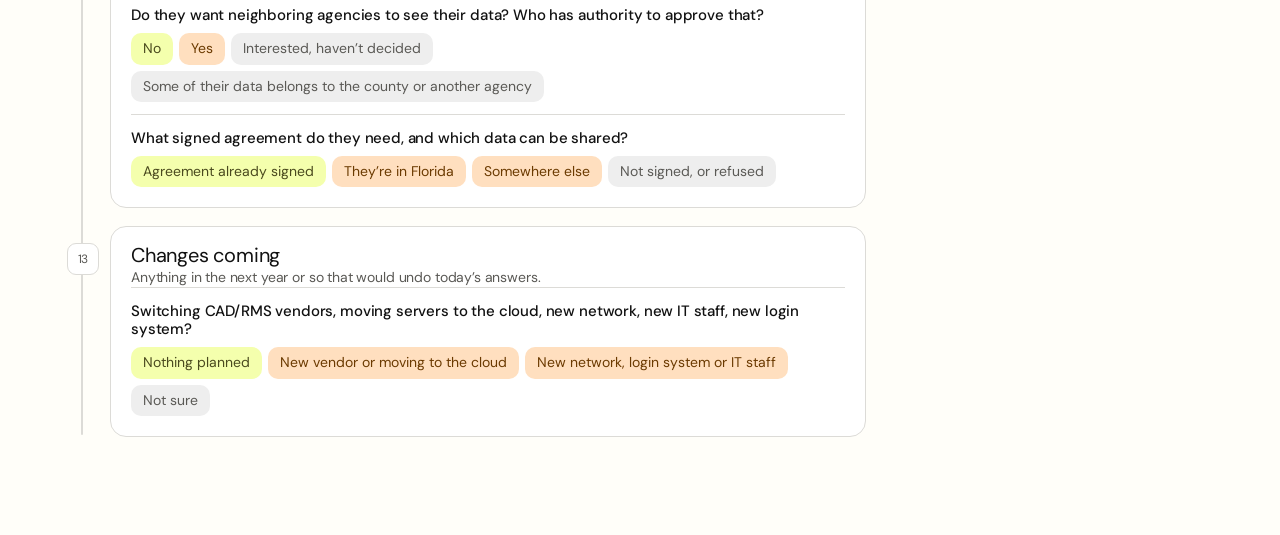
==== commit a54afef3: "One typeface, lighter weights Drops Kale Sans Mono. Everything is the body face at regular weight; q" ====
--- a/index.html
+++ b/index.html
@@ -1,13 +1,14 @@
 <!doctype html>
-<html lang="en">
+<html lang="en" data-theme="light">
 <head>
 <meta charset="utf-8">
+<meta name="color-scheme" content="light">
 <meta name="viewport" content="width=device-width, initial-scale=1, viewport-fit=cover">
 <title>TTAR</title>
 <link rel="preconnect" href="https://fonts.googleapis.com">
 <link rel="preconnect" href="https://fonts.gstatic.com" crossorigin>
-<link href="https://fonts.googleapis.com/css2?family=DM+Sans:ital,opsz,wght@0,9..40,400..700;1,9..40,400..700&display=swap" rel="stylesheet">
-<link rel="stylesheet" href="styles.css?v=6">
+<link href="https://fonts.googleapis.com/css2?family=DM+Sans:ital,opsz,wght@0,9..40,400..500;1,9..40,400..500&display=swap" rel="stylesheet">
+<link rel="stylesheet" href="styles.css?v=9">
 </head>
 <body>
 <div id="app"></div>
--- a/styles.css
+++ b/styles.css
@@ -11,13 +11,7 @@
   --ok: #4a4a1e; --ok-bg: var(--olive3); --pend: #6b3a00; --pend-bg: var(--lorange); --no: #8a2e00; --no-bg: #ffd2bd; --unk: var(--g2); --unk-bg: var(--g5);
   --spine: var(--g4); --shadow: none;
   --sans: "Protocol", "DM Sans", -apple-system, BlinkMacSystemFont, "Helvetica Neue", system-ui, sans-serif;
-  --mono: "Kale Sans Mono", ui-monospace, "SF Mono", Menlo, monospace;
 }
-@media (prefers-color-scheme: dark) { :root:not([data-theme="light"]) {
-  --bg: var(--black); --card: #1a1917; --ink: var(--offwhite); --ink2: var(--g3); --line: #33312d; --chip: var(--g1); --chipb: #3d3a35;
-  --accent: var(--blue2); --spine: #3d3a35;
-  --ok: var(--olive3); --ok-bg: #2e2c14; --pend: var(--lorange); --pend-bg: #3a2812; --no: #ff9a66; --no-bg: #3d1c0a; --unk: var(--g3); --unk-bg: var(--g1);
-} }
 * { box-sizing: border-box; }
 html { -webkit-text-size-adjust: 100%; }
 body { margin: 0; background: var(--bg); color: var(--ink); font: 15px/1.3 var(--sans); letter-spacing: -0.01em; -webkit-font-smoothing: antialiased; }
@@ -33,12 +27,12 @@
 .titlebar h1 { margin: 0; font-size: 22px; letter-spacing: -.02em; font-weight: 400; }
 .titlebar p { margin: 0; color: var(--ink2); flex: 1; }
 .titlebar .ctl { display: flex; gap: 6px; }
-.ctl button { font-size: 13px; font-weight: 600; color: var(--accent); padding: 4px 10px; border-radius: 8px; }
+.ctl button { font-size: 13px; font-weight: 400; color: var(--accent); padding: 4px 10px; border-radius: 8px; }
 .ctl button:hover { background: var(--chip); }
 .ctl button[aria-pressed="true"] { background: var(--accent); color: var(--offwhite); }
 .map { display: flex; gap: 6px; overflow-x: auto; scrollbar-width: none; margin-top: 10px; padding-bottom: 2px; }
 .map::-webkit-scrollbar { display: none; }
-.map button { white-space: nowrap; font-size: 13px; font-weight: 600; padding: 5px 11px; border-radius: 9px; background: var(--chip); color: var(--ink); }
+.map button { white-space: nowrap; font-size: 13px; font-weight: 400; padding: 5px 11px; border-radius: 9px; background: var(--chip); color: var(--ink); }
 .map button:hover { filter: brightness(.96); }
 .map button.ok { background: var(--ok-bg); color: var(--ok); } .map button.pend { background: var(--pend-bg); color: var(--pend); } .map button.no { background: var(--no-bg); color: var(--no); } .map button.unk { background: var(--unk-bg); color: var(--unk); }
 
@@ -50,7 +44,7 @@
 .flow { position: relative; padding-left: 44px; }
 .flow::before { content: ""; position: absolute; left: 15px; top: 20px; bottom: 20px; width: 2px; background: var(--spine); border-radius: 2px; }
 .sec { position: relative; background: var(--card); border: 1px solid var(--line); border-radius: 16px; padding: 18px 20px 8px; margin-bottom: 18px; scroll-margin-top: 120px; }
-.sec .num { position: absolute; left: -44px; top: 16px; width: 32px; height: 32px; border-radius: 9px; background: var(--card); border: 1px solid var(--spine); display: grid; place-items: center; font: 12px var(--mono); color: var(--ink2); }
+.sec .num { position: absolute; left: -44px; top: 16px; width: 32px; height: 32px; border-radius: 9px; background: var(--card); border: 1px solid var(--spine); display: grid; place-items: center; font-size: 12px; color: var(--ink2); }
 .sec h2 { margin: 0; font-size: 20px; letter-spacing: -.01em; font-weight: 400; line-height: 1.05; }
 .sec .sub { margin: 2px 0 0; color: var(--ink2); font-size: 14px; }
 .sec.dim { opacity: .5; }
@@ -58,47 +52,45 @@
 
 .q { padding: 14px 0 12px; border-top: 1px solid var(--line); }
 .q:first-of-type { border-top: 0; margin-top: 8px; }
-.q .ask { margin: 0 0 8px; font-weight: 600; line-height: 1.25; }
+.q .ask { margin: 0 0 8px; font-weight: 500; line-height: 1.25; }
 .chips { display: flex; flex-wrap: wrap; gap: 6px; }
-.chip { display: inline-flex; align-items: center; padding: 7px 12px; border-radius: 10px; background: var(--chip); font-size: 14px; line-height: 1.25; text-align: left; font-weight: 600; transition: filter .12s, transform .08s; }
+.chip { display: inline-flex; align-items: center; padding: 7px 12px; border-radius: 10px; background: var(--chip); font-size: 14px; line-height: 1.25; text-align: left; font-weight: 400; transition: filter .12s, transform .08s; }
 .chip.ok { background: var(--ok-bg); color: var(--ok); } .chip.pend { background: var(--pend-bg); color: var(--pend); } .chip.no { background: var(--no-bg); color: var(--no); } .chip.unk { background: var(--unk-bg); color: var(--unk); }
 button.chip:hover { filter: brightness(.95); }
-@media (prefers-color-scheme: dark) { :root:not([data-theme="light"]) button.chip:hover { filter: brightness(1.2); } }
 .chip:active { transform: scale(.98); }
-.chip[aria-pressed="true"] { color: var(--offwhite); font-weight: 600; }
+.chip[aria-pressed="true"] { color: var(--offwhite); font-weight: 500; }
 .chip.ok[aria-pressed="true"] { background: var(--ok); } .chip.pend[aria-pressed="true"] { background: var(--pend); } .chip.no[aria-pressed="true"] { background: var(--no); } .chip.unk[aria-pressed="true"] { background: var(--unk); }
 .chip[aria-pressed="true"]:not(.ok):not(.pend):not(.unk):not(.no) { background: var(--ink); color: var(--bg); }
-@media (prefers-color-scheme: dark) { :root:not([data-theme="light"]) .chip[aria-pressed="true"] { color: var(--black); } }
 
 .mean { margin-top: 10px; padding: 12px 14px; border-radius: 12px; background: var(--chip); display: grid; gap: 6px; font-size: 14px; }
 .mean p { margin: 0; }
-.mean .lab { color: var(--ink2); font: 11px var(--mono); text-transform: uppercase; letter-spacing: .04em; margin-right: 6px; }
+.mean .lab { color: var(--ink2); font-size: 12px; text-transform: uppercase; letter-spacing: .05em; margin-right: 6px; }
 .mean .say { font-style: italic; }
-.mean .go { color: var(--accent); font-weight: 600; }
+.mean .go { color: var(--accent); font-weight: 400; }
 .mean .go:hover { text-decoration: underline; }
 .all { list-style: none; margin: 10px 0 0; padding: 0; display: grid; gap: 4px; font-size: 13.5px; color: var(--ink2); }
-.all b { font-weight: 600; }
+.all b { font-weight: 500; }
 .all li.ok b { color: var(--ok); } .all li.pend b { color: var(--pend); } .all li.no b { color: var(--no); } .all li.unk b { color: var(--unk); }
 
 .notes { border-top: 1px solid var(--line); padding: 12px 0 10px; }
-.notes summary { cursor: pointer; font-weight: 500; list-style: none; display: flex; align-items: center; gap: 8px; }
+.notes summary { cursor: pointer; font-weight: 400; list-style: none; display: flex; align-items: center; gap: 8px; }
 .notes summary::-webkit-details-marker { display: none; }
 .notes summary::before { content: "›"; color: var(--ink2); transition: transform .15s; display: inline-block; width: 10px; }
 .notes[open] summary::before { transform: rotate(90deg); }
 .notes table { width: 100%; border-collapse: collapse; margin-top: 8px; font-size: 13.5px; }
 .notes td { padding: 6px 8px 6px 0; vertical-align: top; border-top: 1px solid var(--line); }
 .notes td:first-child { color: var(--ink2); width: 42%; }
-.notes .vend { margin-top: 12px; font: 11px var(--mono); text-transform: uppercase; letter-spacing: .06em; color: var(--ink2); }
+.notes .vend { margin-top: 12px; font-size: 12px; text-transform: uppercase; letter-spacing: .05em; color: var(--ink2); }
 
 /* Terms */
 .t { text-decoration: underline dotted var(--ink2); text-underline-offset: 3px; cursor: help; }
 .pop { position: fixed; z-index: 50; max-width: 300px; background: var(--card); color: var(--ink); border-radius: 10px; border: 1px solid var(--line); box-shadow: 0 8px 24px rgba(0,0,0,.08); padding: 10px 12px; font-size: 13.5px; }
-.pop b { display: block; margin-bottom: 2px; }
+.pop b { display: block; margin-bottom: 2px; font-weight: 500; }
 
 /* Rail */
 .rail { position: sticky; top: 118px; display: grid; gap: 14px; }
 .panel { background: var(--card); border: 1px solid var(--line); border-radius: 16px; padding: 16px 18px; }
-.panel h3 { margin: 0 0 10px; font: 11px/1.2 var(--mono); text-transform: uppercase; letter-spacing: .06em; color: var(--ink2); }
+.panel h3 { margin: 0 0 10px; font-size: 12px; font-weight: 400; text-transform: uppercase; letter-spacing: .05em; color: var(--ink2); }
 .panel ul { margin: 0; padding: 0; list-style: none; display: grid; gap: 8px; font-size: 14px; }
 .panel li { padding: 9px 12px; border-radius: 10px; background: var(--chip); line-height: 1.4; }
 .panel li.ok { background: var(--ok-bg); color: var(--ok); } .panel li.pend { background: var(--pend-bg); color: var(--pend); } .panel li.no { background: var(--no-bg); color: var(--no); } .panel li.unk { background: var(--unk-bg); color: var(--unk); }
@@ -106,6 +98,6 @@
 .any .chips { margin-top: 2px; }
 .any .mean { margin-top: 8px; }
 .terms { display: grid; gap: 8px; font-size: 13.5px; }
-.terms div b { font-weight: 600; }
+.terms div b { font-weight: 500; }
 .terms div span { color: var(--ink2); }
 @media (max-width: 900px) { .titlebar p, .panel.aux { display: none; } }
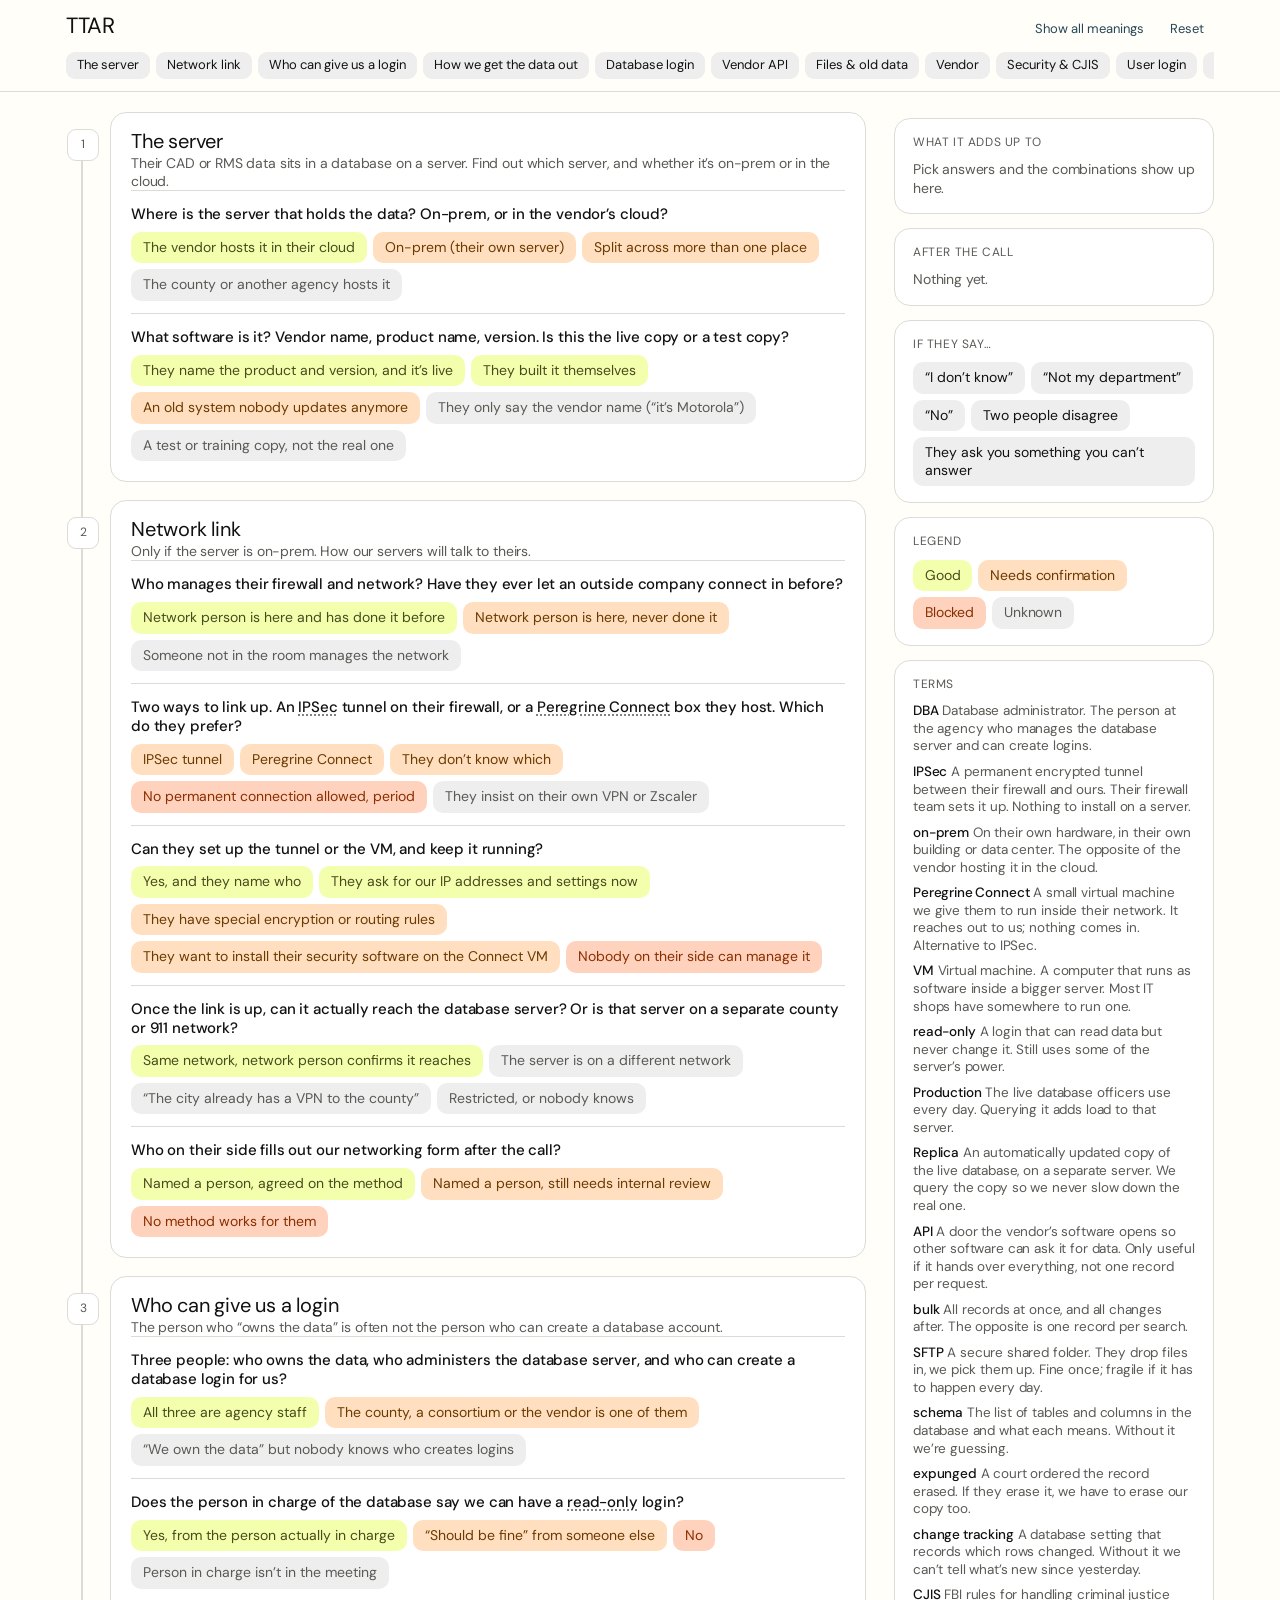
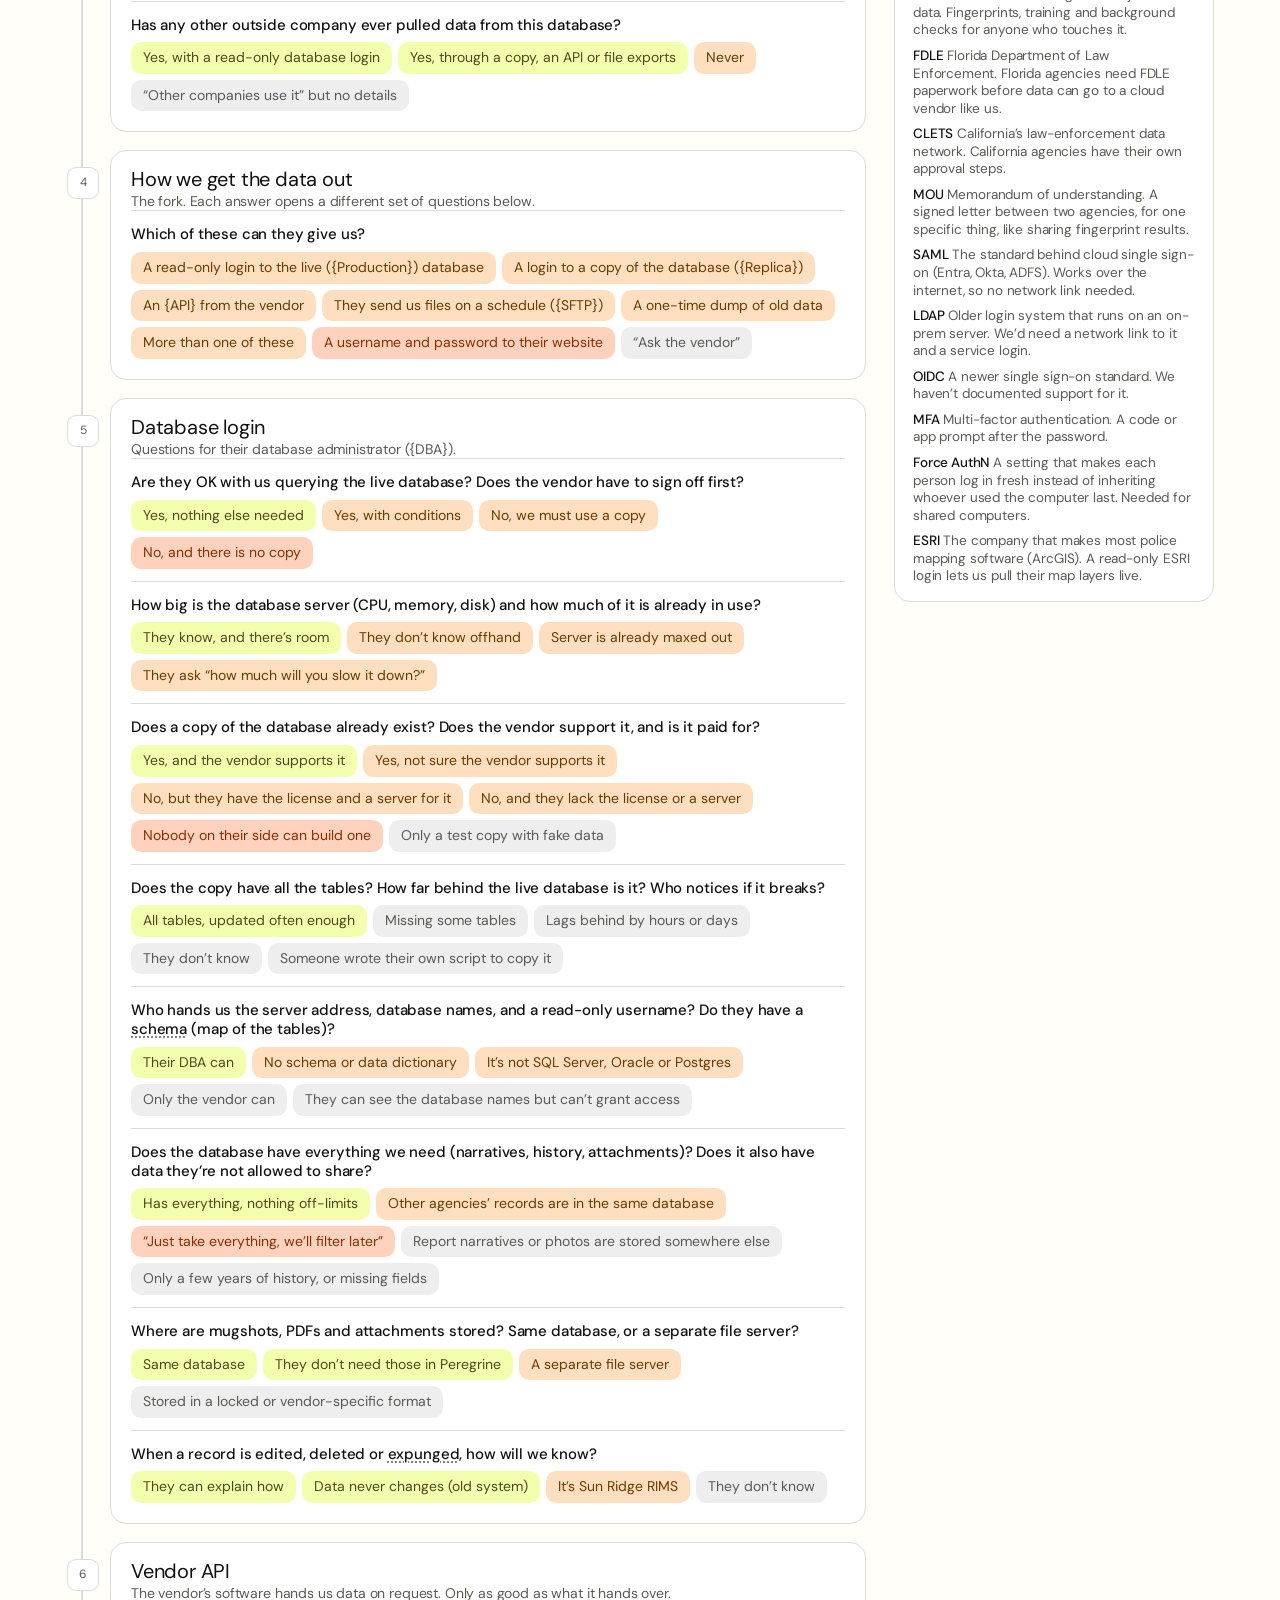
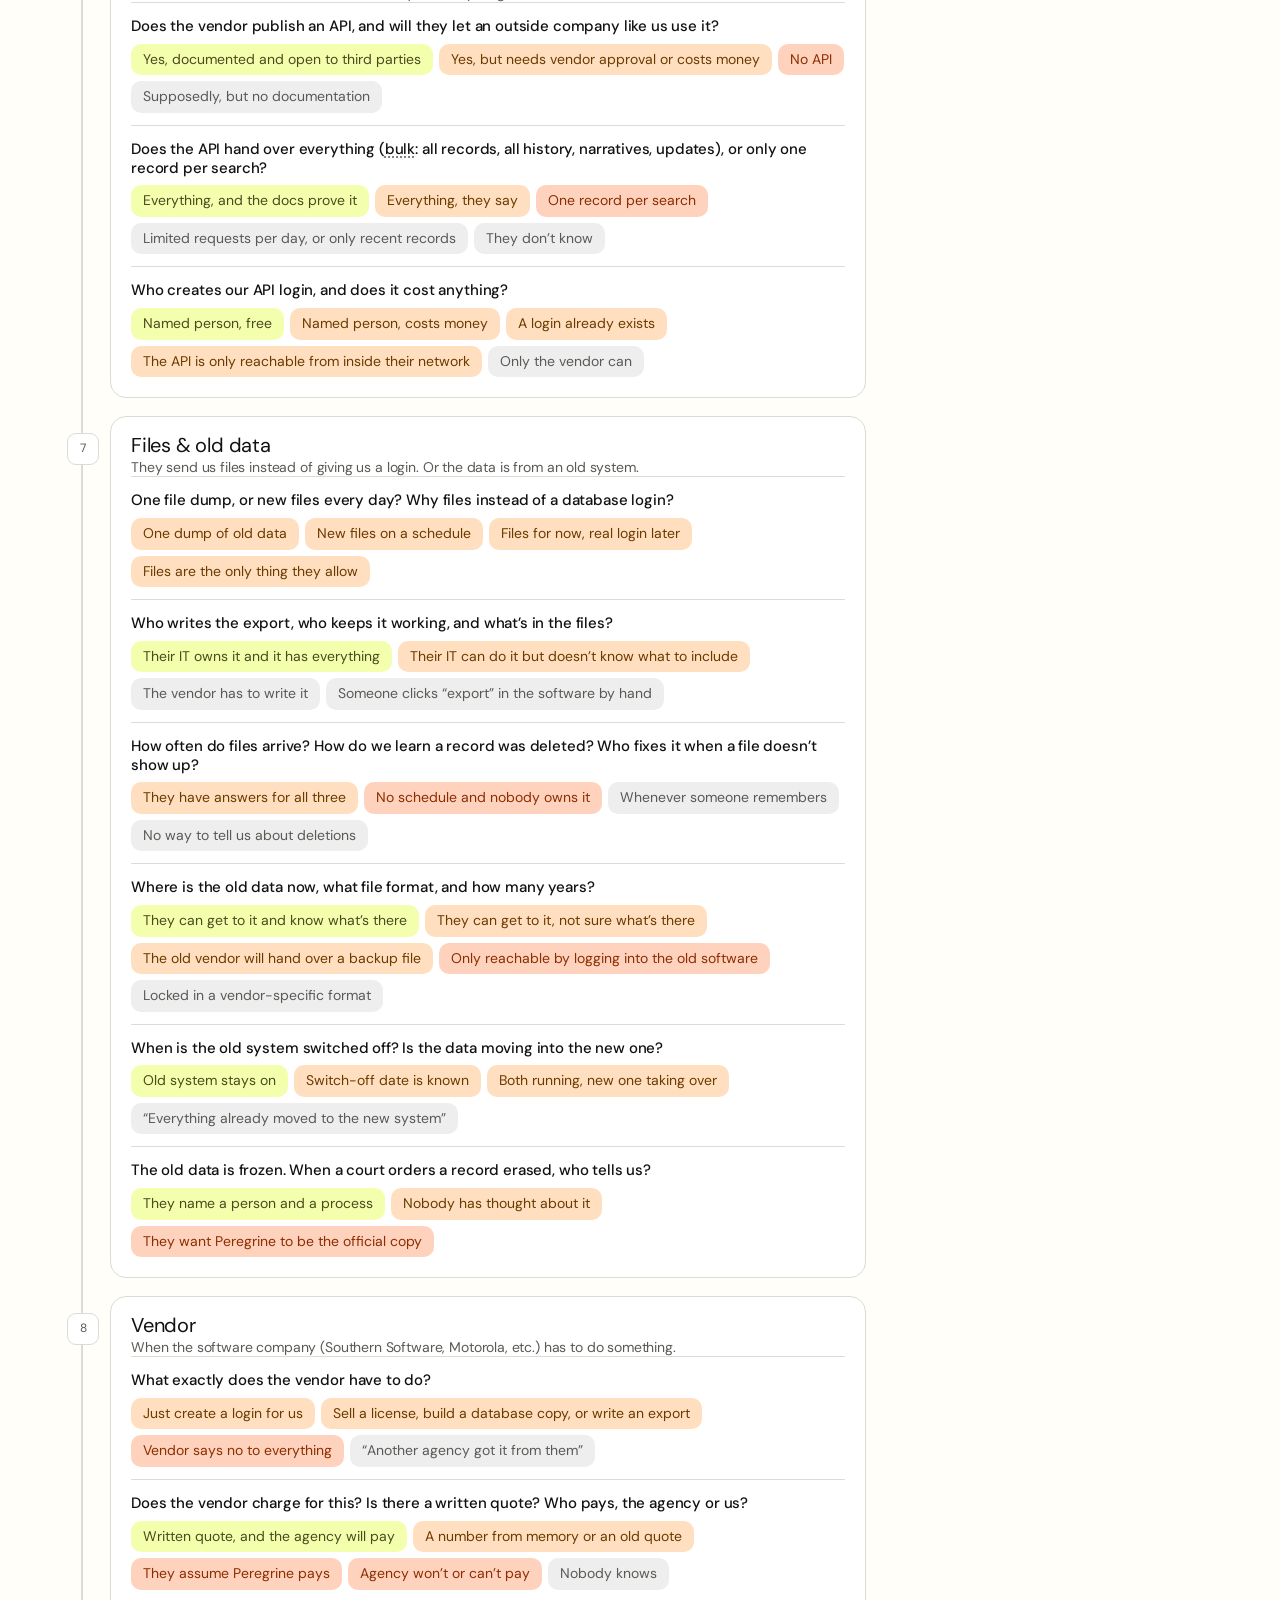
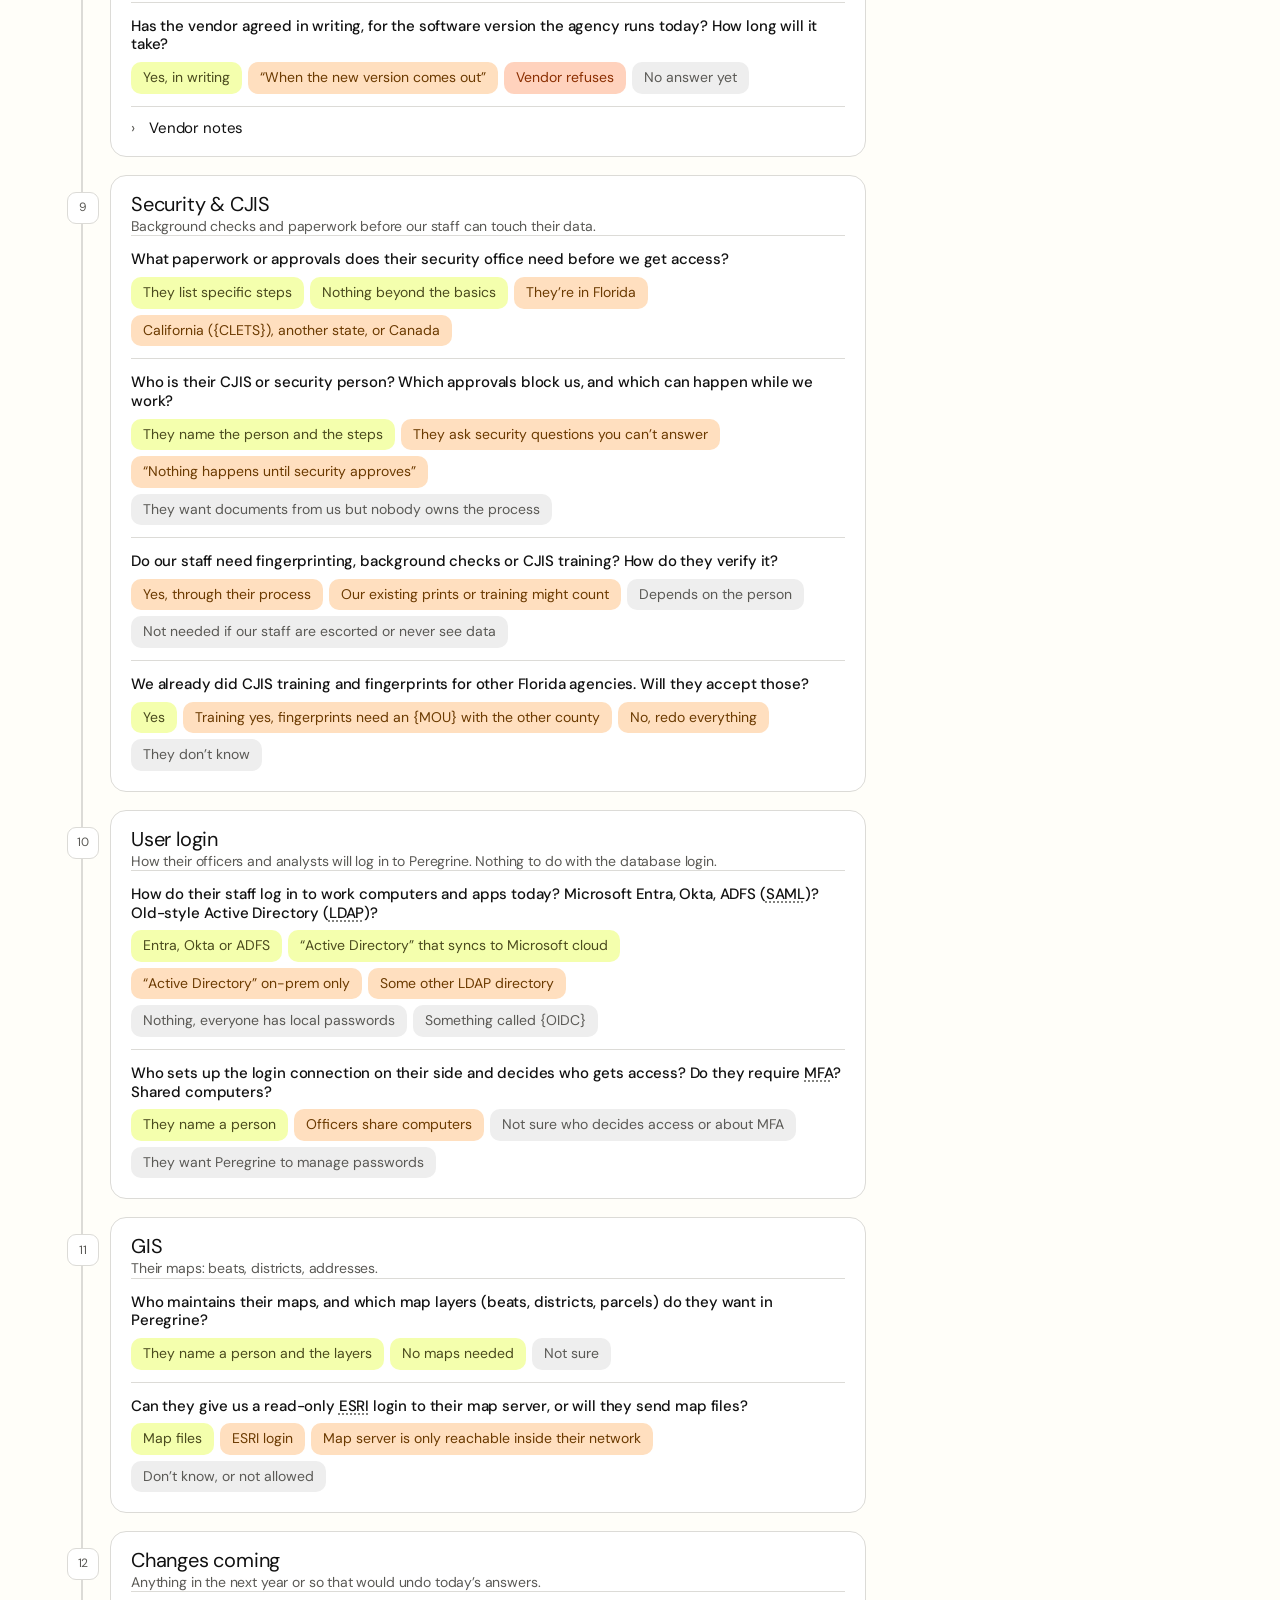
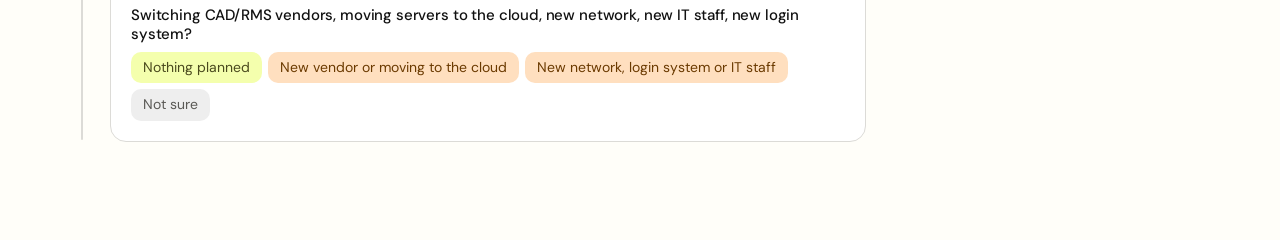
==== commit b73aa848: "Meaning box outlined on white; Next link in Bright Orange Co-Authored-By: Claude Fable 5.1 <noreply@" ====
--- a/index.html
+++ b/index.html
@@ -8,7 +8,7 @@
 <link rel="preconnect" href="https://fonts.googleapis.com">
 <link rel="preconnect" href="https://fonts.gstatic.com" crossorigin>
 <link href="https://fonts.googleapis.com/css2?family=DM+Sans:ital,opsz,wght@0,9..40,400..500;1,9..40,400..500&display=swap" rel="stylesheet">
-<link rel="stylesheet" href="styles.css?v=9">
+<link rel="stylesheet" href="styles.css?v=10">
 </head>
 <body>
 <div id="app"></div>
--- a/styles.css
+++ b/styles.css
@@ -62,11 +62,11 @@
 .chip.ok[aria-pressed="true"] { background: var(--ok); } .chip.pend[aria-pressed="true"] { background: var(--pend); } .chip.no[aria-pressed="true"] { background: var(--no); } .chip.unk[aria-pressed="true"] { background: var(--unk); }
 .chip[aria-pressed="true"]:not(.ok):not(.pend):not(.unk):not(.no) { background: var(--ink); color: var(--bg); }
 
-.mean { margin-top: 10px; padding: 12px 14px; border-radius: 12px; background: var(--chip); display: grid; gap: 6px; font-size: 14px; }
+.mean { margin-top: 10px; padding: 12px 14px; border-radius: 12px; background: var(--card); border: 1px solid var(--line); display: grid; gap: 6px; font-size: 14px; }
 .mean p { margin: 0; }
 .mean .lab { color: var(--ink2); font-size: 12px; text-transform: uppercase; letter-spacing: .05em; margin-right: 6px; }
 .mean .say { font-style: italic; }
-.mean .go { color: var(--accent); font-weight: 400; }
+.mean .go { color: var(--orange); font-weight: 500; }
 .mean .go:hover { text-decoration: underline; }
 .all { list-style: none; margin: 10px 0 0; padding: 0; display: grid; gap: 4px; font-size: 13.5px; color: var(--ink2); }
 .all b { font-weight: 500; }
